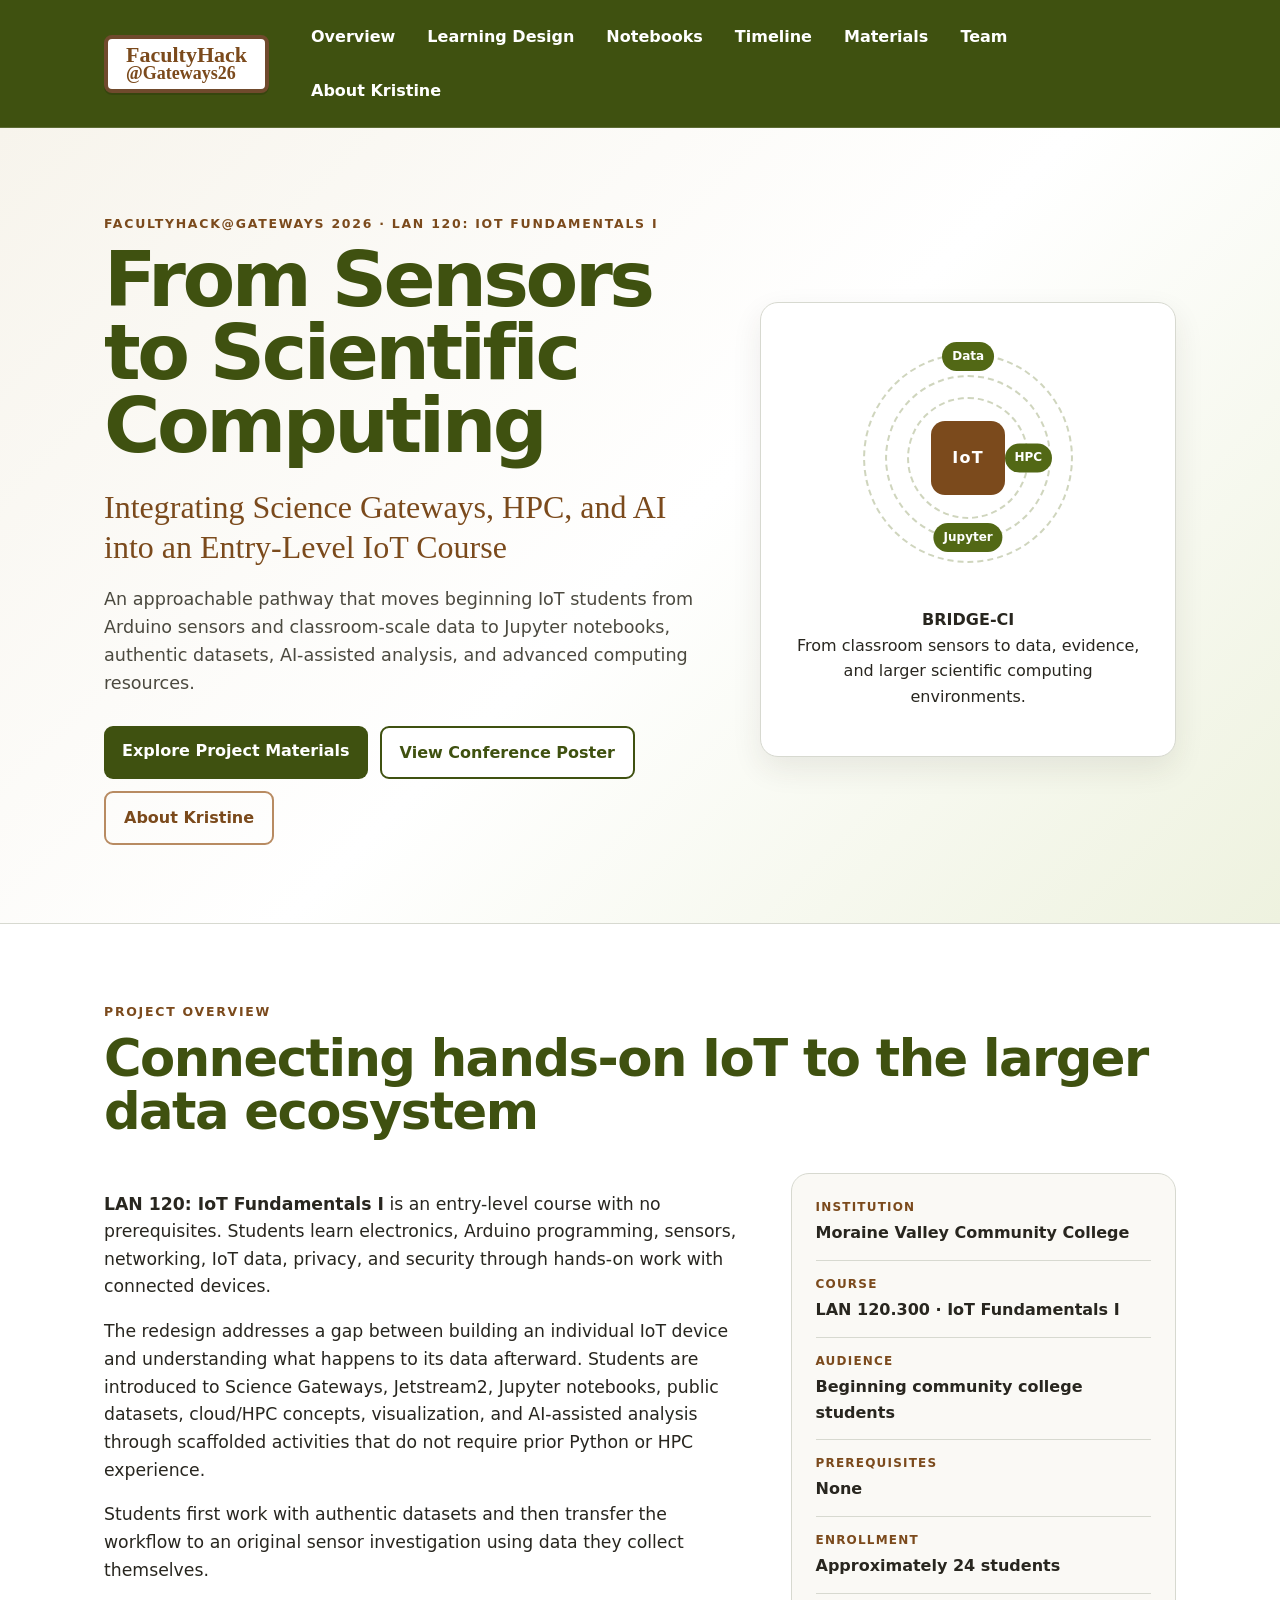
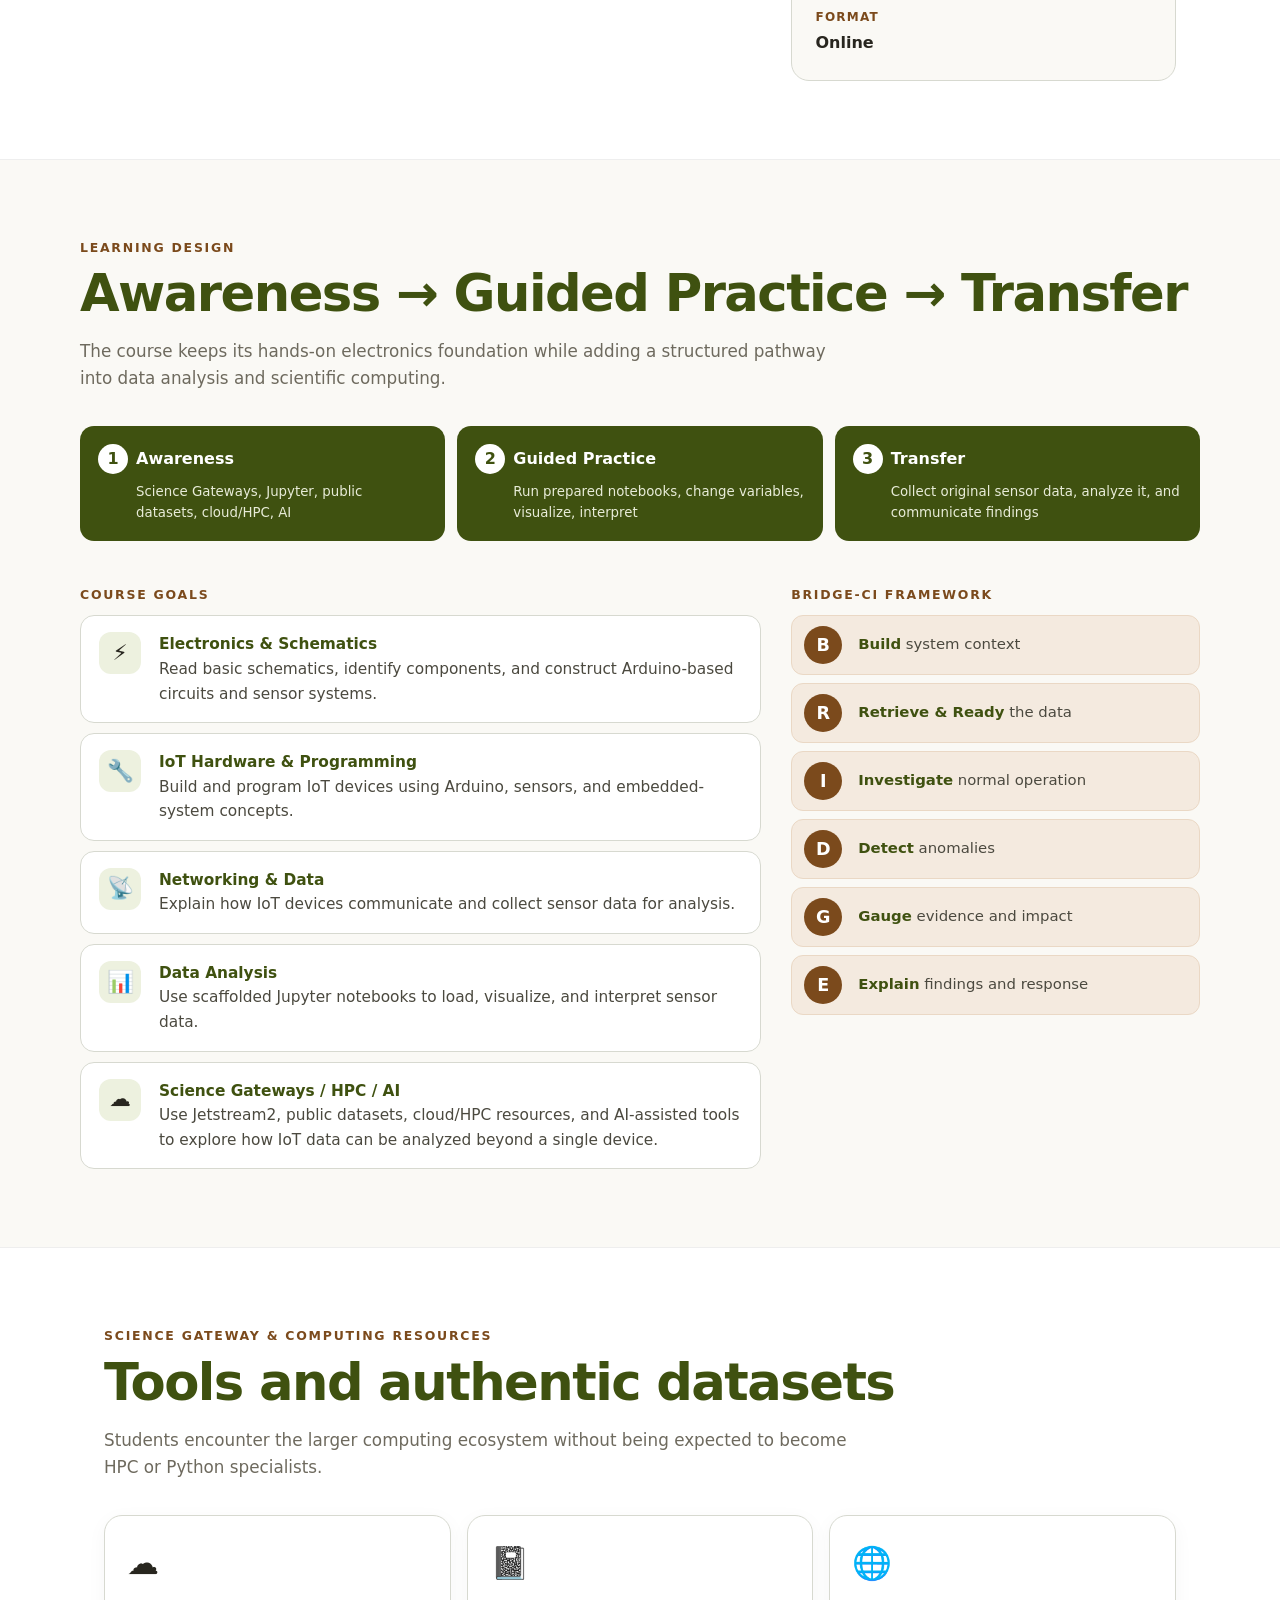
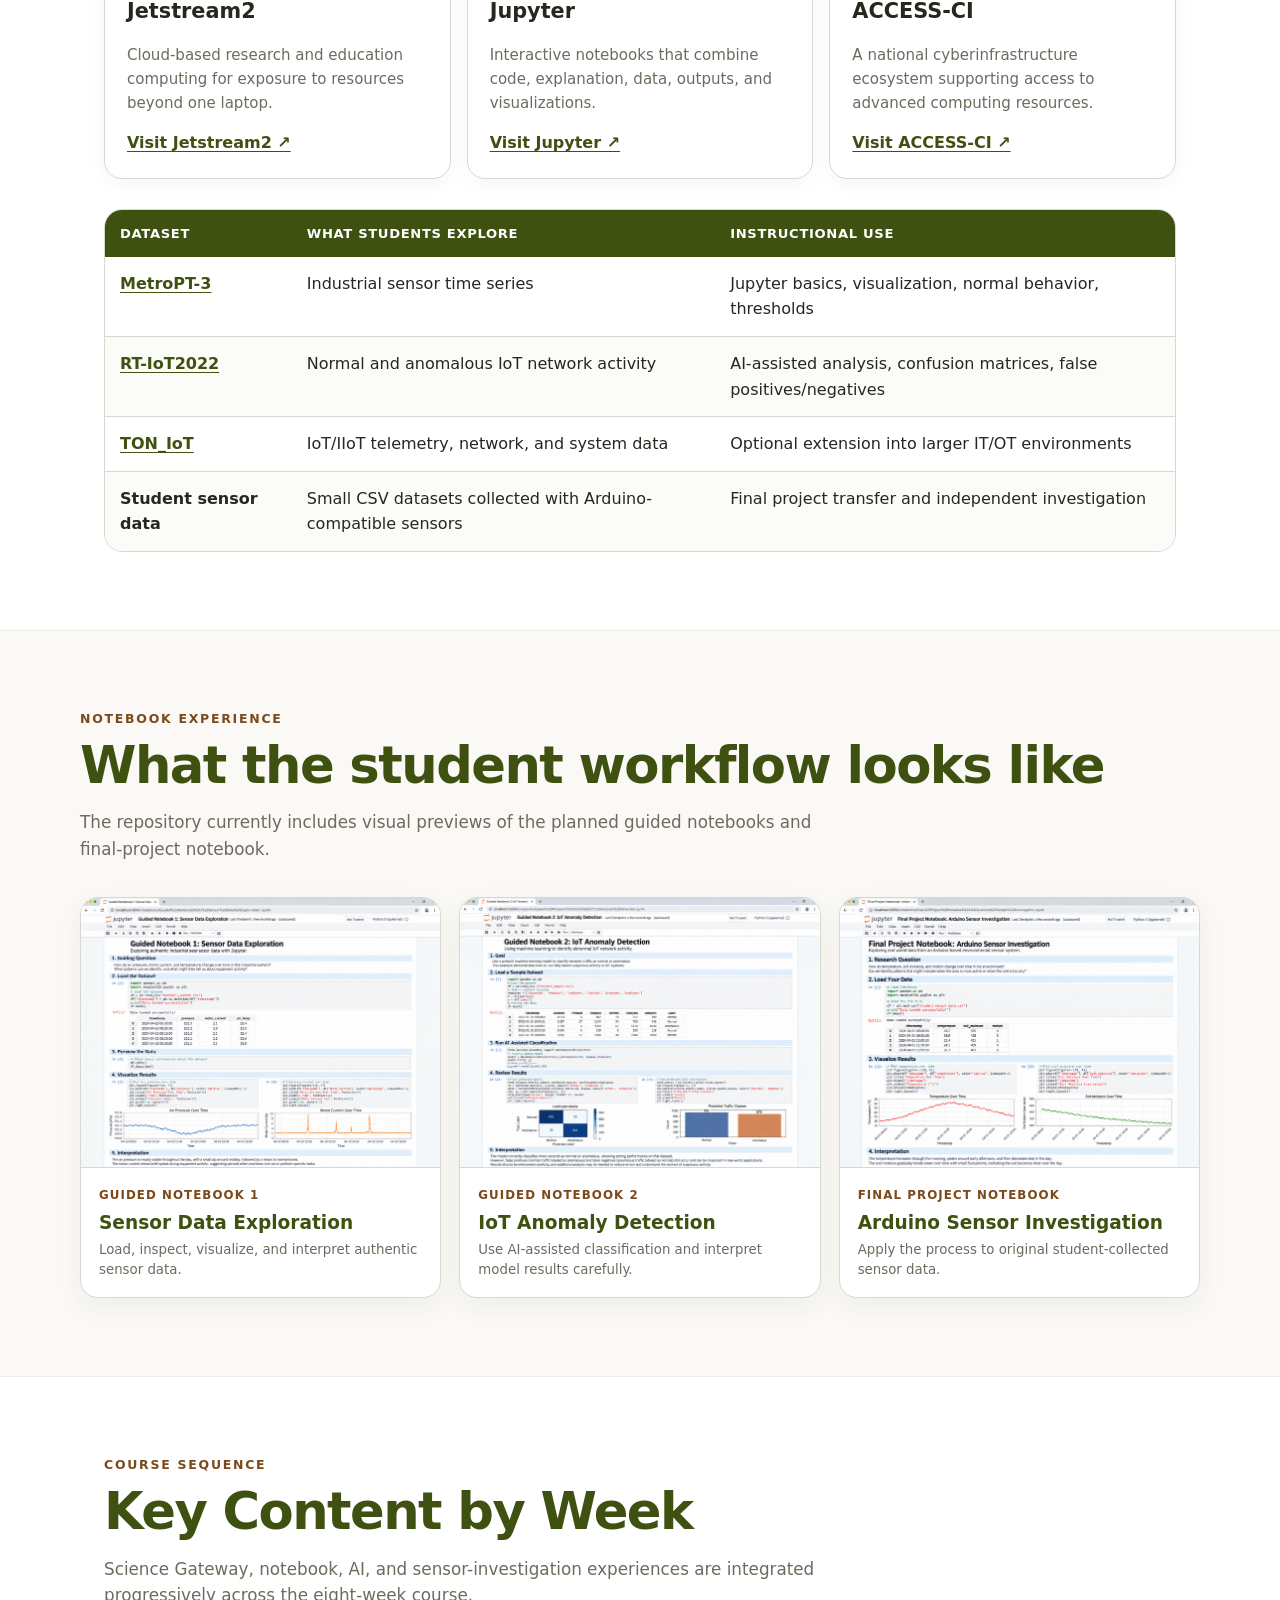
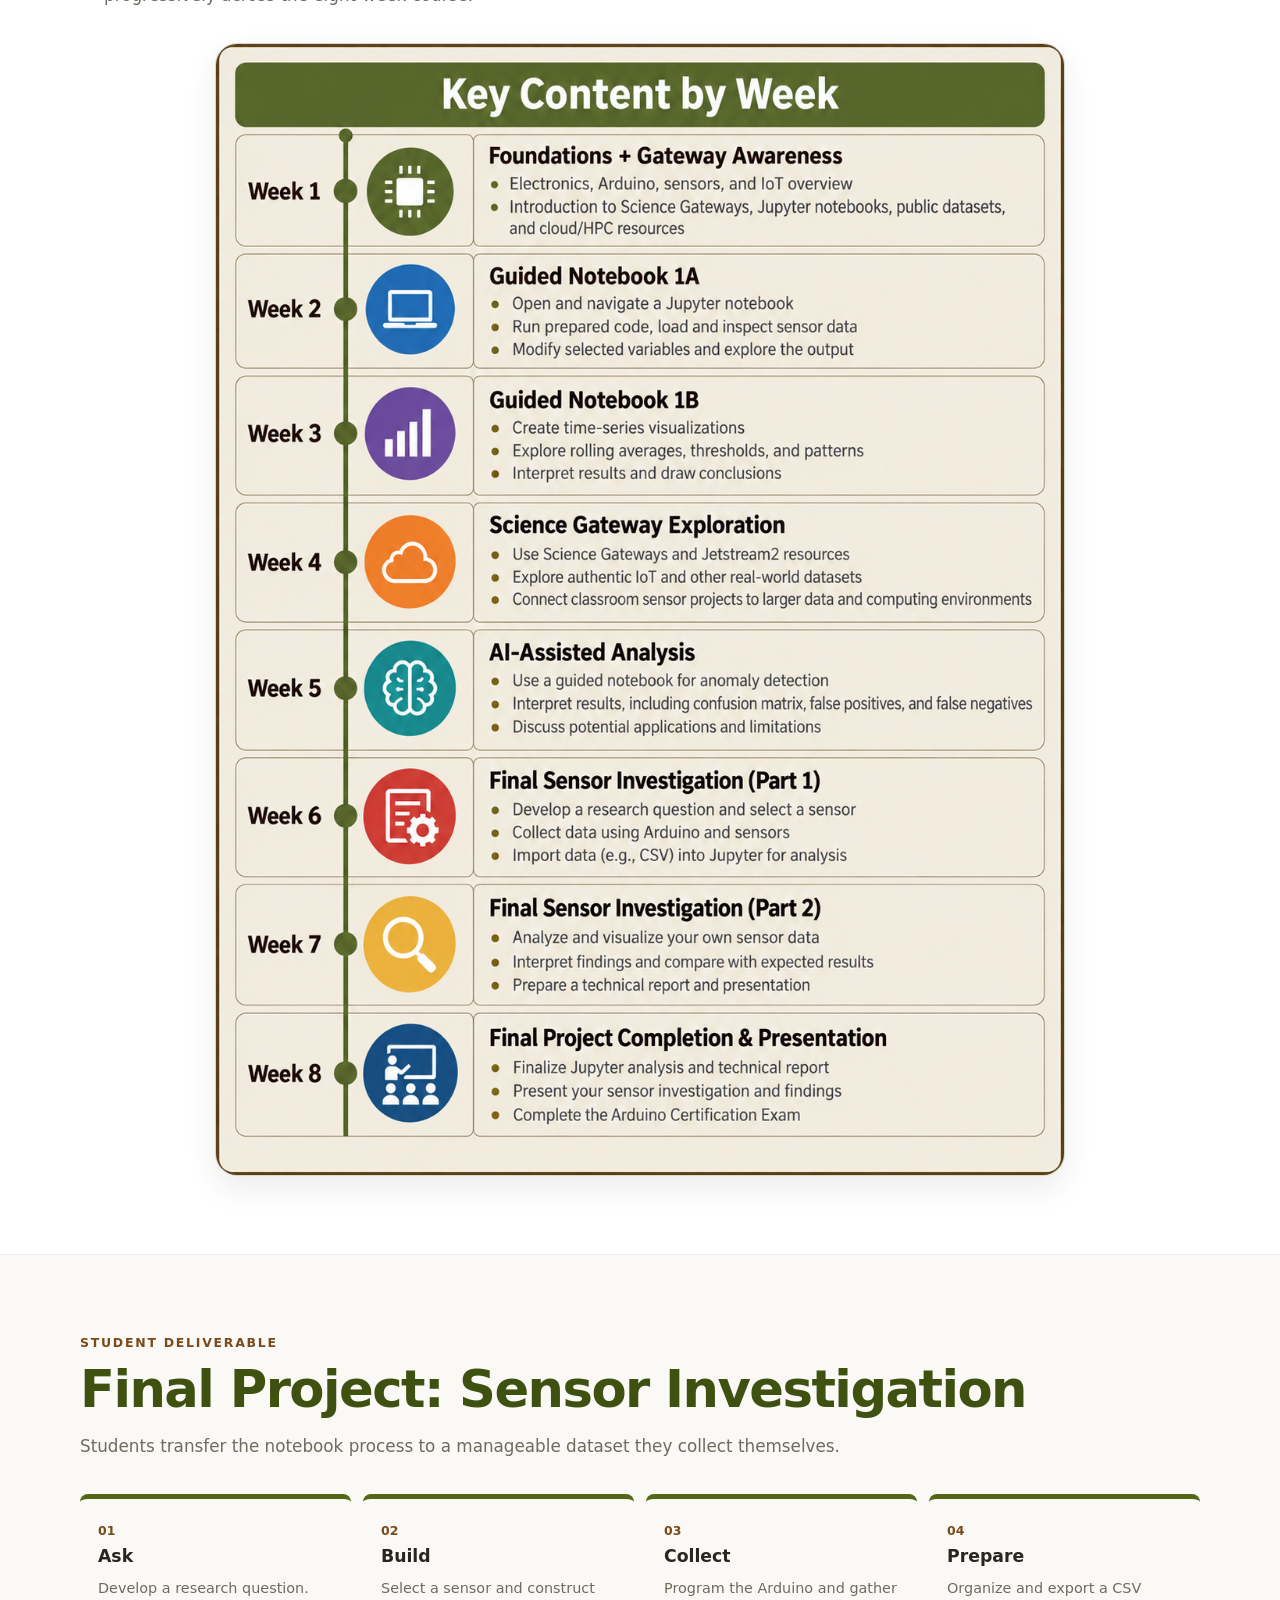
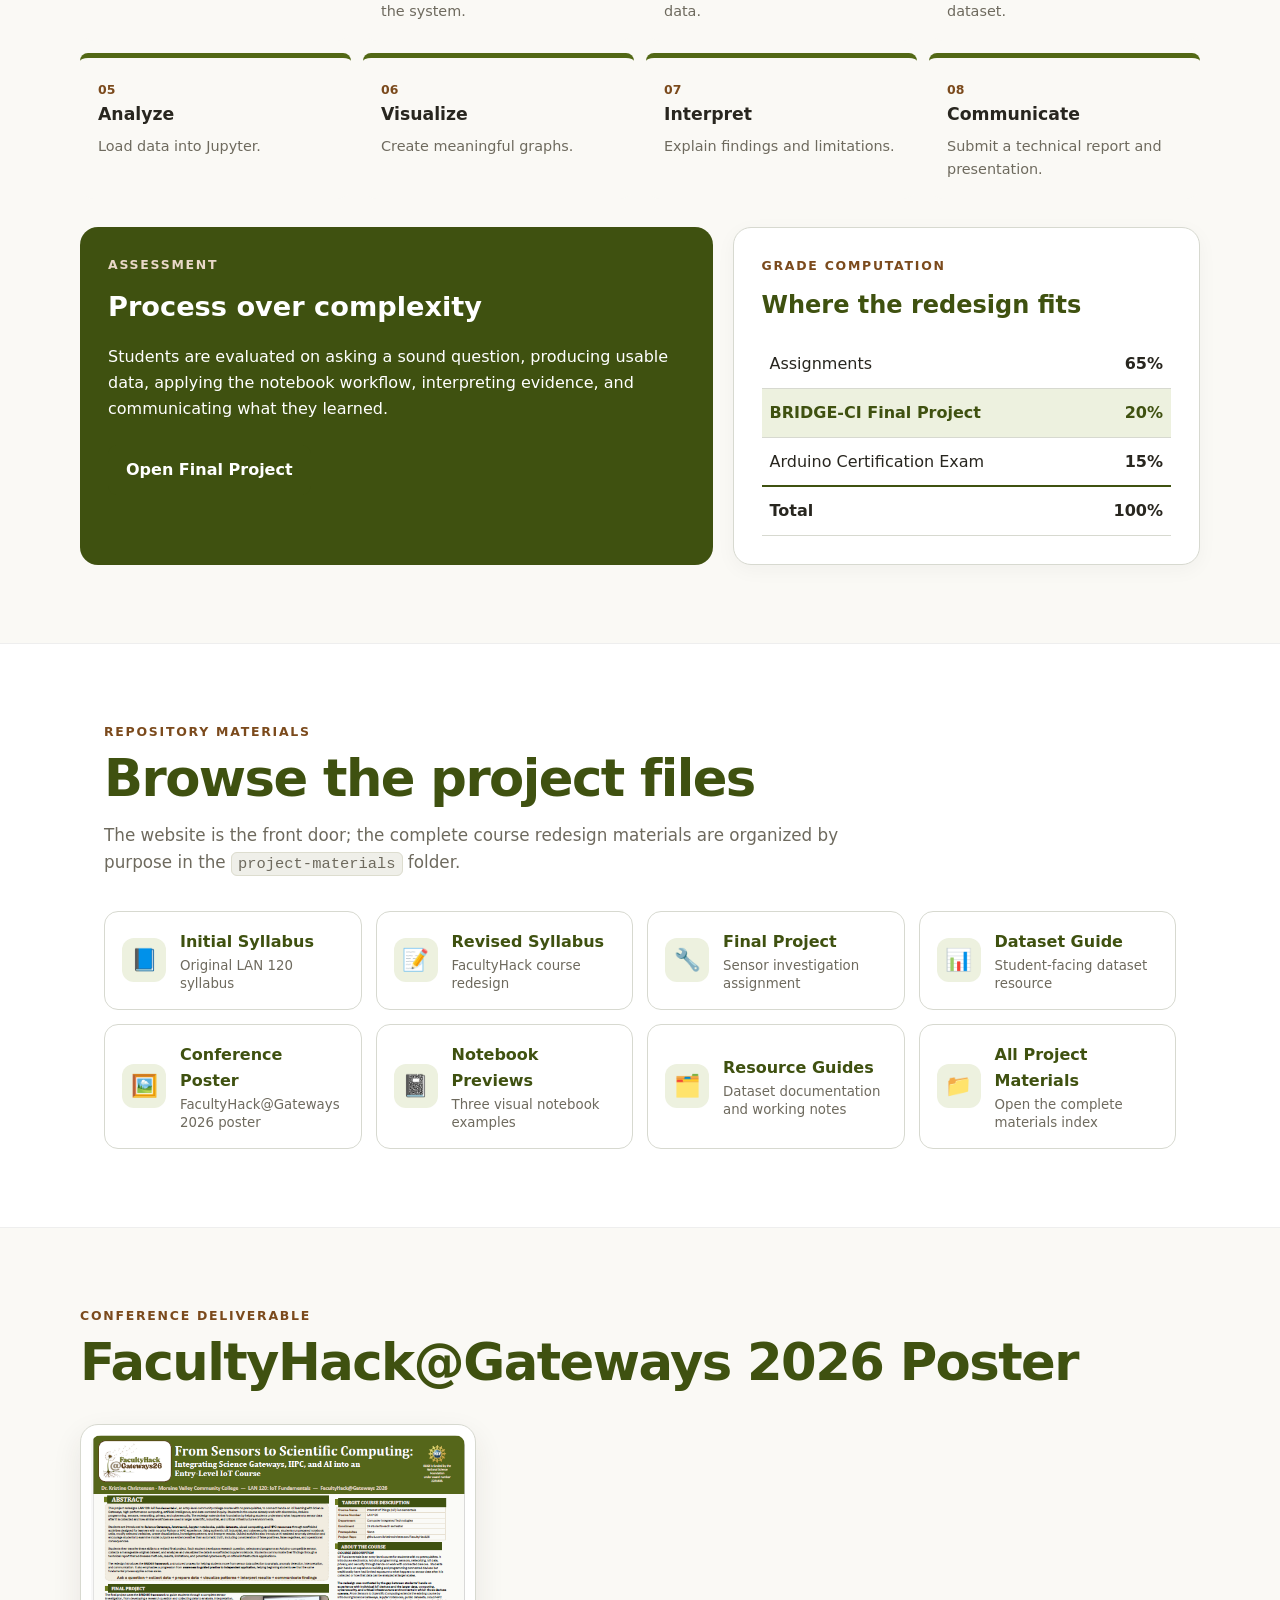
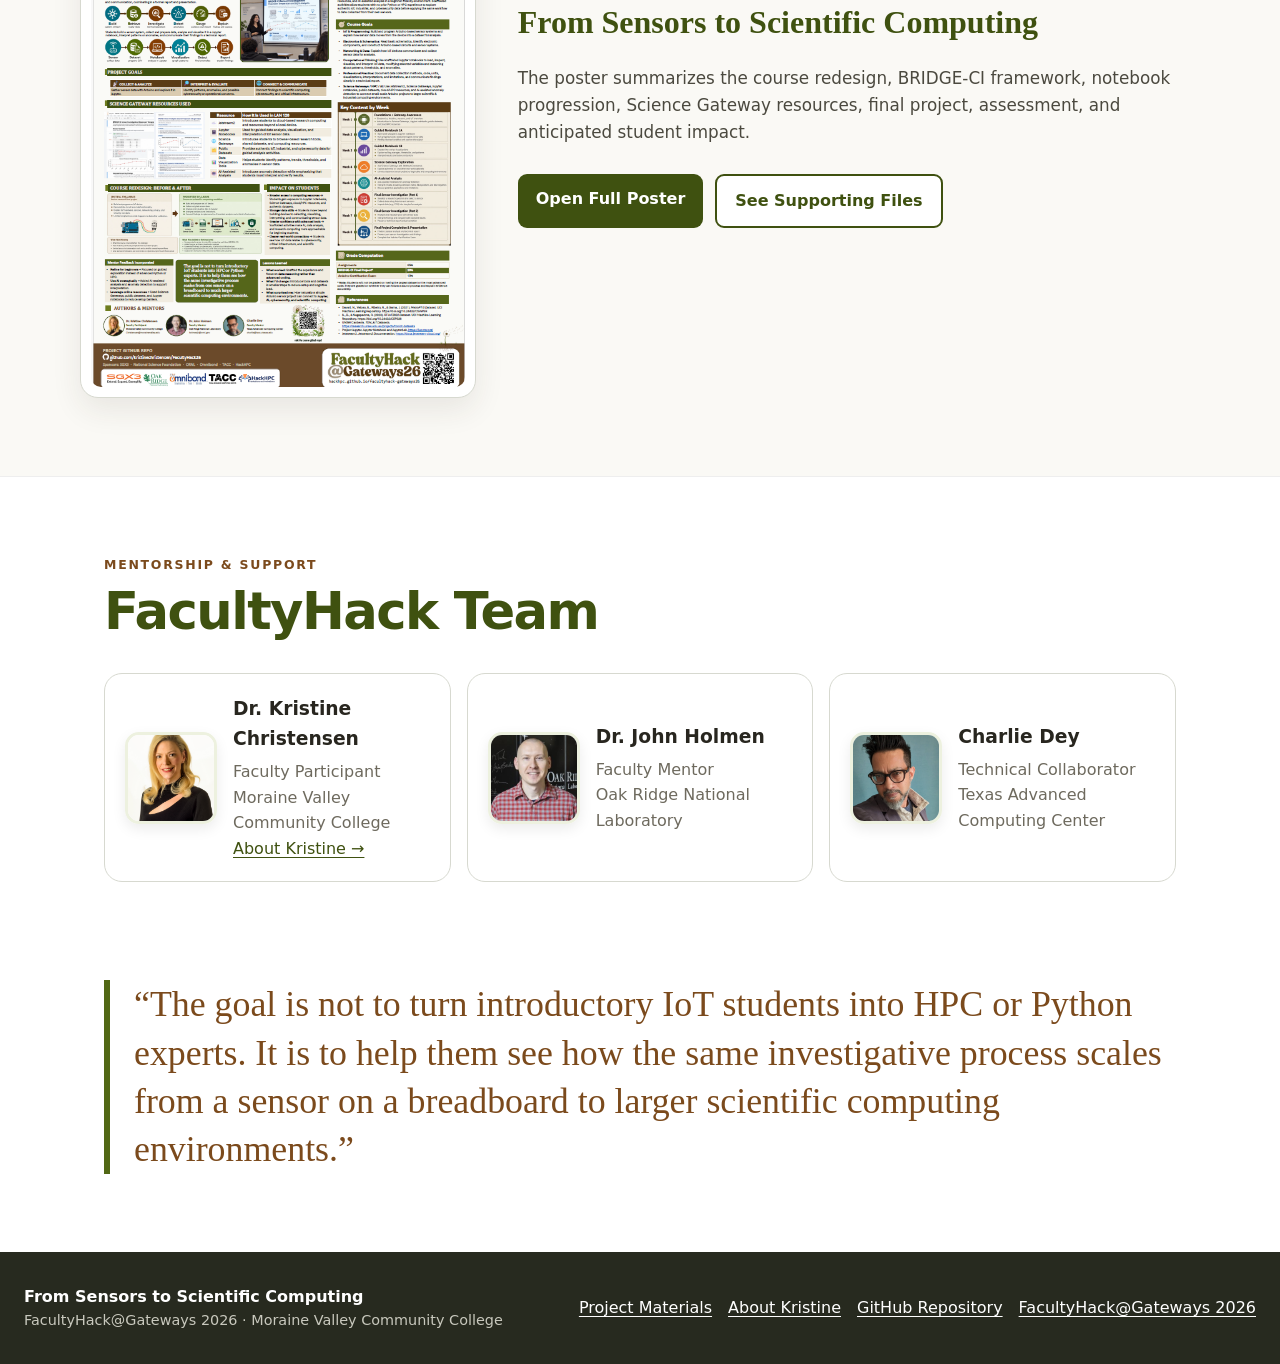
==== index.html @ d5ad67a2 "Add files via upload" ====
<!doctype html>
<html lang="en">
<head>
  <meta charset="utf-8">
  <meta name="viewport" content="width=device-width, initial-scale=1">
  <title>From Sensors to Scientific Computing | FacultyHack@Gateways 2026</title>
  <meta name="description" content="FacultyHack@Gateways 2026 curriculum redesign for LAN 120: IoT Fundamentals I at Moraine Valley Community College.">
  <link rel="stylesheet" href="assets/styles.css">
</head>
<body>
<header class="site-header">
  <div class="nav-wrap">
    <a class="brand" href="#top" aria-label="FacultyHack project home">
      <span class="brand-main">FacultyHack</span>
      <span class="brand-sub">@Gateways26</span>
    </a>
    <nav aria-label="Main navigation">
      <a href="#overview">Overview</a>
      <a href="#learning">Learning Design</a>
      <a href="#notebooks">Notebooks</a>
      <a href="#timeline">Timeline</a>
      <a href="project-materials/">Materials</a>
      <a href="#team">Team</a>
      <a href="about.html">About Kristine</a>
    </nav>
  </div>
</header>

<main id="top">
<section class="hero hero-project">
  <div class="hero-inner">
    <div class="hero-copy">
      <p class="eyebrow">FacultyHack@Gateways 2026 · LAN 120: IoT Fundamentals I</p>
      <h1>From Sensors to Scientific Computing</h1>
      <p class="subtitle">Integrating Science Gateways, HPC, and AI into an Entry-Level IoT Course</p>
      <p class="lead">An approachable pathway that moves beginning IoT students from Arduino sensors and classroom-scale data to Jupyter notebooks, authentic datasets, AI-assisted analysis, and advanced computing resources.</p>
      <div class="hero-actions">
        <a class="button primary" href="project-materials/">Explore Project Materials</a>
        <a class="button secondary" href="project-materials/poster/ChristensenFacultyHack_Gateways26.pdf" target="_blank" rel="noopener">View Conference Poster</a>
        <a class="button ghost" href="about.html">About Kristine</a>
      </div>
    </div>

    <aside class="hero-card" aria-label="Animated IoT to scientific computing pathway">
      <div class="sensor-orbit" aria-hidden="true">
        <div class="sensor-chip">IoT</div>
        <div class="orbit orbit-1"><span>Data</span></div>
        <div class="orbit orbit-2"><span>Jupyter</span></div>
        <div class="orbit orbit-3"><span>HPC</span></div>
      </div>
      <p><strong>BRIDGE-CI</strong><br>From classroom sensors to data, evidence, and larger scientific computing environments.</p>
    </aside>
  </div>
</section>

<section class="section" id="overview">
  <div class="section-heading">
    <p class="section-kicker">Project overview</p>
    <h2>Connecting hands-on IoT to the larger data ecosystem</h2>
  </div>
  <div class="two-col">
    <div class="prose-large">
      <p><strong>LAN 120: IoT Fundamentals I</strong> is an entry-level course with no prerequisites. Students learn electronics, Arduino programming, sensors, networking, IoT data, privacy, and security through hands-on work with connected devices.</p>
      <p>The redesign addresses a gap between building an individual IoT device and understanding what happens to its data afterward. Students are introduced to Science Gateways, Jetstream2, Jupyter notebooks, public datasets, cloud/HPC concepts, visualization, and AI-assisted analysis through scaffolded activities that do not require prior Python or HPC experience.</p>
      <p>Students first work with authentic datasets and then transfer the workflow to an original sensor investigation using data they collect themselves.</p>
    </div>
    <aside class="fact-card">
      <dl>
        <div><dt>Institution</dt><dd>Moraine Valley Community College</dd></div>
        <div><dt>Course</dt><dd>LAN 120.300 · IoT Fundamentals I</dd></div>
        <div><dt>Audience</dt><dd>Beginning community college students</dd></div>
        <div><dt>Prerequisites</dt><dd>None</dd></div>
        <div><dt>Enrollment</dt><dd>Approximately 24 students</dd></div>
        <div><dt>Format</dt><dd>Online</dd></div>
      </dl>
    </aside>
  </div>
</section>

<section class="section alt" id="learning">
  <div class="section-heading">
    <p class="section-kicker">Learning design</p>
    <h2>Awareness → Guided Practice → Transfer</h2>
    <p class="heading-note">The course keeps its hands-on electronics foundation while adding a structured pathway into data analysis and scientific computing.</p>
  </div>

  <div class="journey journey-large">
    <div><span>1</span><strong>Awareness</strong><small>Science Gateways, Jupyter, public datasets, cloud/HPC, AI</small></div>
    <div><span>2</span><strong>Guided Practice</strong><small>Run prepared notebooks, change variables, visualize, interpret</small></div>
    <div><span>3</span><strong>Transfer</strong><small>Collect original sensor data, analyze it, and communicate findings</small></div>
  </div>

  <div class="split-feature">
    <div>
      <p class="section-kicker">Course goals</p>
      <div class="goal-list">
        <div><span>⚡</span><p><strong>Electronics &amp; Schematics</strong><br>Read basic schematics, identify components, and construct Arduino-based circuits and sensor systems.</p></div>
        <div><span>🔧</span><p><strong>IoT Hardware &amp; Programming</strong><br>Build and program IoT devices using Arduino, sensors, and embedded-system concepts.</p></div>
        <div><span>📡</span><p><strong>Networking &amp; Data</strong><br>Explain how IoT devices communicate and collect sensor data for analysis.</p></div>
        <div><span>📊</span><p><strong>Data Analysis</strong><br>Use scaffolded Jupyter notebooks to load, visualize, and interpret sensor data.</p></div>
        <div><span>☁️</span><p><strong>Science Gateways / HPC / AI</strong><br>Use Jetstream2, public datasets, cloud/HPC resources, and AI-assisted tools to explore how IoT data can be analyzed beyond a single device.</p></div>
      </div>
    </div>

    <div>
      <p class="section-kicker">BRIDGE-CI framework</p>
      <div class="bridge-stack">
        <div><b>B</b><span><strong>Build</strong> system context</span></div>
        <div><b>R</b><span><strong>Retrieve &amp; Ready</strong> the data</span></div>
        <div><b>I</b><span><strong>Investigate</strong> normal operation</span></div>
        <div><b>D</b><span><strong>Detect</strong> anomalies</span></div>
        <div><b>G</b><span><strong>Gauge</strong> evidence and impact</span></div>
        <div><b>E</b><span><strong>Explain</strong> findings and response</span></div>
      </div>
    </div>
  </div>
</section>

<section class="section" id="resources">
  <div class="section-heading">
    <p class="section-kicker">Science Gateway &amp; computing resources</p>
    <h2>Tools and authentic datasets</h2>
    <p class="heading-note">Students encounter the larger computing ecosystem without being expected to become HPC or Python specialists.</p>
  </div>

  <div class="resource-strip">
    <article><div class="resource-icon">☁️</div><h3>Jetstream2</h3><p>Cloud-based research and education computing for exposure to resources beyond one laptop.</p><a href="https://jetstream-cloud.org/">Visit Jetstream2 ↗</a></article>
    <article><div class="resource-icon">📓</div><h3>Jupyter</h3><p>Interactive notebooks that combine code, explanation, data, outputs, and visualizations.</p><a href="https://jupyter.org/">Visit Jupyter ↗</a></article>
    <article><div class="resource-icon">🌐</div><h3>ACCESS-CI</h3><p>A national cyberinfrastructure ecosystem supporting access to advanced computing resources.</p><a href="https://access-ci.org/">Visit ACCESS-CI ↗</a></article>
  </div>

  <div class="dataset-table-wrap">
    <table class="site-table">
      <thead><tr><th>Dataset</th><th>What students explore</th><th>Instructional use</th></tr></thead>
      <tbody>
        <tr><td><a href="https://archive.ics.uci.edu/dataset/791/metropt%203%20dataset"><strong>MetroPT-3</strong></a></td><td>Industrial sensor time series</td><td>Jupyter basics, visualization, normal behavior, thresholds</td></tr>
        <tr><td><a href="https://archive.ics.uci.edu/dataset/942/rt-iot2022"><strong>RT-IoT2022</strong></a></td><td>Normal and anomalous IoT network activity</td><td>AI-assisted analysis, confusion matrices, false positives/negatives</td></tr>
        <tr><td><a href="https://research.unsw.edu.au/projects/toniot-datasets"><strong>TON_IoT</strong></a></td><td>IoT/IIoT telemetry, network, and system data</td><td>Optional extension into larger IT/OT environments</td></tr>
        <tr><td><strong>Student sensor data</strong></td><td>Small CSV datasets collected with Arduino-compatible sensors</td><td>Final project transfer and independent investigation</td></tr>
      </tbody>
    </table>
  </div>
</section>

<section class="section alt" id="notebooks">
  <div class="section-heading">
    <p class="section-kicker">Notebook experience</p>
    <h2>What the student workflow looks like</h2>
    <p class="heading-note">The repository currently includes visual previews of the planned guided notebooks and final-project notebook.</p>
  </div>

  <div class="preview-grid">
    <a class="preview-card" href="project-materials/notebook-previews/01_sensor_data_exploration_preview.png" target="_blank" rel="noopener">
      <img src="project-materials/notebook-previews/01_sensor_data_exploration_preview.png" alt="Preview of Guided Notebook 1 for sensor data exploration">
      <div><span>Guided Notebook 1</span><strong>Sensor Data Exploration</strong><small>Load, inspect, visualize, and interpret authentic sensor data.</small></div>
    </a>
    <a class="preview-card" href="project-materials/notebook-previews/02_iot_anomaly_detection_preview.png" target="_blank" rel="noopener">
      <img src="project-materials/notebook-previews/02_iot_anomaly_detection_preview.png" alt="Preview of Guided Notebook 2 for IoT anomaly detection">
      <div><span>Guided Notebook 2</span><strong>IoT Anomaly Detection</strong><small>Use AI-assisted classification and interpret model results carefully.</small></div>
    </a>
    <a class="preview-card" href="project-materials/notebook-previews/03_arduino_sensor_investigation_preview.png" target="_blank" rel="noopener">
      <img src="project-materials/notebook-previews/03_arduino_sensor_investigation_preview.png" alt="Preview of final project Arduino sensor investigation notebook">
      <div><span>Final Project Notebook</span><strong>Arduino Sensor Investigation</strong><small>Apply the process to original student-collected sensor data.</small></div>
    </a>
  </div>
</section>

<section class="section" id="timeline">
  <div class="section-heading">
    <p class="section-kicker">Course sequence</p>
    <h2>Key Content by Week</h2>
    <p class="heading-note">Science Gateway, notebook, AI, and sensor-investigation experiences are integrated progressively across the eight-week course.</p>
  </div>
  <a class="timeline-frame" href="assets/images/key-content-by-week-timeline.png" target="_blank" rel="noopener">
    <img src="assets/images/key-content-by-week-timeline.png" alt="Eight-week timeline for LAN 120 showing gateway awareness, Jupyter notebooks, AI-assisted analysis, and final sensor investigation">
  </a>
</section>

<section class="section alt" id="project">
  <div class="section-heading">
    <p class="section-kicker">Student deliverable</p>
    <h2>Final Project: Sensor Investigation</h2>
    <p class="heading-note">Students transfer the notebook process to a manageable dataset they collect themselves.</p>
  </div>

  <div class="workflow workflow-compact">
    <div><span>01</span><strong>Ask</strong><p>Develop a research question.</p></div>
    <div><span>02</span><strong>Build</strong><p>Select a sensor and construct the system.</p></div>
    <div><span>03</span><strong>Collect</strong><p>Program the Arduino and gather data.</p></div>
    <div><span>04</span><strong>Prepare</strong><p>Organize and export a CSV dataset.</p></div>
    <div><span>05</span><strong>Analyze</strong><p>Load data into Jupyter.</p></div>
    <div><span>06</span><strong>Visualize</strong><p>Create meaningful graphs.</p></div>
    <div><span>07</span><strong>Interpret</strong><p>Explain findings and limitations.</p></div>
    <div><span>08</span><strong>Communicate</strong><p>Submit a technical report and presentation.</p></div>
  </div>

  <div class="project-bottom-grid">
    <div class="assessment-box assessment-light">
      <div>
        <p class="section-kicker">Assessment</p>
        <h3>Process over complexity</h3>
        <p>Students are evaluated on asking a sound question, producing usable data, applying the notebook workflow, interpreting evidence, and communicating what they learned.</p>
        <a class="button primary" href="project-materials/final-project/LAN_120_Final_Project.pdf" target="_blank" rel="noopener">Open Final Project</a>
      </div>
    </div>

    <div class="grade-card">
      <p class="section-kicker">Grade computation</p>
      <h3>Where the redesign fits</h3>
      <table class="grade-table">
        <tr><td>Assignments</td><td>65%</td></tr>
        <tr class="emphasis"><td>BRIDGE-CI Final Project</td><td>20%</td></tr>
        <tr><td>Arduino Certification Exam</td><td>15%</td></tr>
        <tr class="total"><td>Total</td><td>100%</td></tr>
      </table>
    </div>
  </div>
</section>

<section class="section" id="materials">
  <div class="section-heading">
    <p class="section-kicker">Repository materials</p>
    <h2>Browse the project files</h2>
    <p class="heading-note">The website is the front door; the complete course redesign materials are organized by purpose in the <code>project-materials</code> folder.</p>
  </div>

  <div class="materials-grid-rich">
    <a href="project-materials/syllabus/LAN_120_Initial_Syllabus.pdf" target="_blank" rel="noopener"><span>📘</span><div><strong>Initial Syllabus</strong><small>Original LAN 120 syllabus</small></div></a>
    <a href="project-materials/syllabus/LAN_120_Revised_Syllabus.pdf" target="_blank" rel="noopener"><span>📝</span><div><strong>Revised Syllabus</strong><small>FacultyHack course redesign</small></div></a>
    <a href="project-materials/final-project/LAN_120_Final_Project.pdf" target="_blank" rel="noopener"><span>🔧</span><div><strong>Final Project</strong><small>Sensor investigation assignment</small></div></a>
    <a href="project-materials/datasets/student_dataset_guide.md"><span>📊</span><div><strong>Dataset Guide</strong><small>Student-facing dataset resource</small></div></a>
    <a href="project-materials/poster/ChristensenFacultyHack_Gateways26.pdf" target="_blank" rel="noopener"><span>🖼️</span><div><strong>Conference Poster</strong><small>FacultyHack@Gateways 2026 poster</small></div></a>
    <a href="project-materials/notebook-previews/01_sensor_data_exploration_preview.png" target="_blank" rel="noopener"><span>📓</span><div><strong>Notebook Previews</strong><small>Three visual notebook examples</small></div></a>
    <a href="project-materials/resources/DATASET_GUIDE.md"><span>🗂️</span><div><strong>Resource Guides</strong><small>Dataset documentation and working notes</small></div></a>
    <a href="project-materials/"><span>📁</span><div><strong>All Project Materials</strong><small>Open the complete materials index</small></div></a>
  </div>
</section>

<section class="section alt poster-section">
  <div class="section-heading">
    <p class="section-kicker">Conference deliverable</p>
    <h2>FacultyHack@Gateways 2026 Poster</h2>
  </div>
  <div class="poster-showcase">
    <a class="poster-preview" href="project-materials/poster/ChristensenFacultyHack_Gateways26.pdf" target="_blank" rel="noopener">
      <img src="project-materials/poster/final_poster_preview.png" alt="Preview of the From Sensors to Scientific Computing conference poster">
    </a>
    <div class="poster-copy">
      <h3>From Sensors to Scientific Computing</h3>
      <p>The poster summarizes the course redesign, BRIDGE-CI framework, notebook progression, Science Gateway resources, final project, assessment, and anticipated student impact.</p>
      <div class="hero-actions">
        <a class="button primary" href="project-materials/poster/ChristensenFacultyHack_Gateways26.pdf" target="_blank" rel="noopener">Open Full Poster</a>
        <a class="button secondary" href="project-materials/">See Supporting Files</a>
      </div>
    </div>
  </div>
</section>

<section class="section mentor-section" id="team">
  <div class="section-heading">
    <p class="section-kicker">Mentorship &amp; support</p>
    <h2>FacultyHack Team</h2>
  </div>
  <div class="people-grid">
    <article class="person-card photo-card">
      <img class="person-photo" src="assets/images/kristine-christensen.jpg" alt="Dr. Kristine Christensen">
      <div><h3>Dr. Kristine Christensen</h3><p>Faculty Participant<br>Moraine Valley Community College</p><a href="about.html">About Kristine →</a></div>
    </article>
    <article class="person-card photo-card">
      <img class="person-photo" src="assets/images/john-holmen.jpg" alt="Dr. John Holmen">
      <div><h3>Dr. John Holmen</h3><p>Faculty Mentor<br>Oak Ridge National Laboratory</p></div>
    </article>
    <article class="person-card photo-card">
      <img class="person-photo" src="assets/images/charlie-dey.jpg" alt="Charlie Dey">
      <div><h3>Charlie Dey</h3><p>Technical Collaborator<br>Texas Advanced Computing Center</p></div>
    </article>
  </div>
</section>

<section class="section callout final-callout">
  <blockquote>“The goal is not to turn introductory IoT students into HPC or Python experts. It is to help them see how the same investigative process scales from a sensor on a breadboard to larger scientific computing environments.”</blockquote>
</section>
</main>

<footer>
  <div>
    <strong>From Sensors to Scientific Computing</strong>
    <span>FacultyHack@Gateways 2026 · Moraine Valley Community College</span>
  </div>
  <div class="footer-links">
    <a href="project-materials/">Project Materials</a>
    <a href="about.html">About Kristine</a>
    <a href="https://github.com/kristinechristensen/FacultyHack26">GitHub Repository</a>
    <a href="https://hackhpc.github.io/facultyhack-gateways26">FacultyHack@Gateways 2026</a>
  </div>
</footer>
</body>
</html>
---- assets/styles.css ----
:root{
  --olive:#526815;
  --olive-dark:#3f5110;
  --olive-soft:#edf1df;
  --brown:#7b4a1c;
  --brown-soft:#f4eadf;
  --ink:#28261f;
  --muted:#6e6a5e;
  --paper:#fff;
  --wash:#faf9f5;
  --line:#d7d9d0;
  --shadow:0 12px 30px rgba(51,49,35,.09);
  --radius:18px;
}
*{box-sizing:border-box}
html{scroll-behavior:smooth}
body{margin:0;font-family:Inter, ui-sans-serif, system-ui,-apple-system,BlinkMacSystemFont,"Segoe UI",sans-serif;color:var(--ink);background:var(--paper);line-height:1.6}
a{color:var(--olive-dark);text-decoration-thickness:1px;text-underline-offset:3px}
.site-header{position:sticky;top:0;z-index:50;background:var(--olive-dark);border-bottom:1px solid rgba(255,255,255,.15)}
.nav-wrap{max-width:1120px;margin:auto;display:flex;align-items:center;justify-content:space-between;gap:30px;padding:14px 24px}
.brand{display:inline-flex;flex-direction:column;background:white;color:var(--brown);border:4px solid #704a2d;border-radius:8px;padding:6px 18px;line-height:.95;text-decoration:none;box-shadow:0 2px 0 rgba(0,0,0,.15)}
.brand-main{font-family:Georgia,serif;font-size:22px;font-weight:800}
.brand-sub{font-family:Georgia,serif;font-size:18px;font-weight:800}
nav{display:flex;gap:8px;flex-wrap:wrap}
nav a{color:white;text-decoration:none;font-weight:700;padding:10px 12px;border-radius:7px}
nav a:hover{background:rgba(255,255,255,.12)}
.hero{background:linear-gradient(135deg,#f7f4ec 0%,#fff 52%,#eef2df 100%);border-bottom:1px solid var(--line)}
.hero-inner{max-width:1120px;margin:auto;padding:86px 24px 78px;display:grid;grid-template-columns:1.4fr .8fr;gap:56px;align-items:center}
.eyebrow,.section-kicker{text-transform:uppercase;letter-spacing:.14em;font-weight:800;color:var(--brown);font-size:.78rem;margin:0 0 10px}
h1{font-size:clamp(3rem,6vw,5.7rem);line-height:.95;letter-spacing:-.045em;margin:0;color:var(--olive-dark);max-width:850px}
.subtitle{font-family:Georgia,serif;font-size:clamp(1.35rem,2.5vw,2rem);line-height:1.25;color:var(--brown);margin:24px 0 18px}
.lead{font-size:1.1rem;max-width:760px;color:#4b493f}
.hero-actions{display:flex;gap:12px;flex-wrap:wrap;margin-top:28px}
.button{display:inline-block;padding:12px 18px;border-radius:9px;font-weight:800;text-decoration:none}
.button.primary{background:var(--olive-dark);color:white}
.button.secondary{border:2px solid var(--olive-dark);color:var(--olive-dark);background:white}
.hero-card{background:white;border:1px solid var(--line);border-radius:var(--radius);padding:30px;box-shadow:var(--shadow);text-align:center}
.sensor-orbit{width:250px;height:250px;margin:0 auto 24px;position:relative}
.sensor-chip{position:absolute;inset:88px;background:var(--brown);color:white;display:grid;place-items:center;border-radius:14px;font-weight:900;letter-spacing:.08em;z-index:3}
.orbit{position:absolute;border:2px dashed rgba(82,104,21,.28);border-radius:50%;inset:20px;animation:spin 20s linear infinite}
.orbit span{position:absolute;top:-13px;left:50%;transform:translateX(-50%);background:var(--olive);color:white;padding:5px 10px;border-radius:999px;font-size:.75rem;font-weight:800}
.orbit-2{inset:42px;animation-direction:reverse;animation-duration:16s}
.orbit-2 span{top:auto;bottom:-13px}
.orbit-3{inset:64px;animation-duration:12s}
.orbit-3 span{top:50%;left:auto;right:-25px;transform:translateY(-50%)}
@keyframes spin{to{transform:rotate(360deg)}} 
.section{max-width:1120px;margin:auto;padding:78px 24px}
.section.alt{max-width:none;background:var(--wash);border-top:1px solid #eee;border-bottom:1px solid #eee}
.section.alt>*{max-width:1120px;margin-left:auto;margin-right:auto}
.section-heading{margin-bottom:34px}
.section-heading h2{font-size:clamp(2.1rem,4vw,3.5rem);line-height:1.05;margin:0;color:var(--olive-dark);letter-spacing:-.03em}
.heading-note{max-width:760px;color:var(--muted);font-size:1.05rem}
.two-col{display:grid;grid-template-columns:1.25fr .75fr;gap:44px;align-items:start}
.two-col p{font-size:1.08rem}
.fact-card{border:1px solid var(--line);border-radius:var(--radius);background:var(--wash);padding:10px 24px}
.fact-card dl{margin:0}
.fact-card dl div{padding:14px 0;border-bottom:1px solid var(--line)}
.fact-card dl div:last-child{border-bottom:0}
dt{font-size:.75rem;text-transform:uppercase;letter-spacing:.1em;font-weight:800;color:var(--brown)}
dd{margin:3px 0 0;font-weight:700}
.compare-grid{display:grid!important;grid-template-columns:1fr 70px 1.1fr;gap:18px;align-items:stretch}
.compare-card{background:white;border:1px solid var(--line);border-radius:var(--radius);padding:28px;box-shadow:0 4px 18px rgba(0,0,0,.04)}
.compare-card.featured{border:2px solid var(--olive)}
.compare-card h3{font-size:1.35rem;margin:10px 0}
.compare-card li{margin:7px 0}
.arrow-card{display:grid;place-items:center;font-size:3rem;color:var(--brown);font-weight:800}
.tag{display:inline-block;background:var(--olive);color:white;font-weight:800;border-radius:999px;padding:4px 10px;font-size:.76rem;text-transform:uppercase;letter-spacing:.08em}
.tag.muted{background:#76756c}
.journey{display:grid!important;grid-template-columns:repeat(3,1fr);gap:12px;margin-top:28px!important}
.journey div{background:var(--olive-dark);color:white;border-radius:14px;padding:18px}
.journey span{display:inline-grid;place-items:center;width:30px;height:30px;background:#fff;color:var(--olive-dark);border-radius:50%;font-weight:900;margin-right:8px}
.journey strong{display:inline}
.journey small{display:block;margin:7px 0 0 38px;color:#e8ecd8}
.bridge-grid{display:grid;grid-template-columns:repeat(3,1fr);gap:14px}
.bridge-grid div{border:1px solid var(--line);border-radius:16px;padding:20px;background:white}
.bridge-grid b{display:inline-grid;place-items:center;width:42px;height:42px;background:var(--olive-dark);color:white;border-radius:10px;font-size:1.4rem;margin-right:10px}
.bridge-grid strong{font-size:1.05rem}
.bridge-grid span{display:block;margin:9px 0 0 54px;color:var(--muted)}
.ci-callout{margin-top:24px;background:var(--brown-soft);border-left:5px solid var(--brown);padding:18px 20px;border-radius:0 12px 12px 0}
.card-grid{display:grid!important;gap:18px}
.card-grid.three{grid-template-columns:repeat(3,1fr)}
.resource-card{background:white;border:1px solid var(--line);border-radius:var(--radius);padding:24px;box-shadow:0 5px 20px rgba(0,0,0,.04)}
.resource-card h3{font-size:1.35rem;margin:8px 0}
.resource-card .use{color:var(--muted)}
.resource-icon{font-size:2rem}
.student-data{display:flex!important;gap:18px;align-items:center;background:var(--olive-soft);border-radius:var(--radius);padding:24px;margin-top:18px!important}
.student-data h3{margin:0}
.student-data p{margin:4px 0 0}
.workflow{display:grid;grid-template-columns:repeat(4,1fr);gap:12px}
.workflow div{border-top:5px solid var(--olive);background:var(--wash);padding:18px;border-radius:8px 8px 14px 14px}
.workflow span{font-size:.78rem;font-weight:900;color:var(--brown)}
.workflow strong{display:block;font-size:1.08rem}
.workflow p{font-size:.9rem;margin:6px 0 0;color:var(--muted)}
.assessment-box{display:grid;grid-template-columns:1fr 1fr;gap:34px;margin-top:34px;background:var(--olive-dark);color:white;border-radius:var(--radius);padding:32px}
.assessment-box .section-kicker{color:#e8d8c8}
.assessment-box h3{font-size:1.7rem;margin:8px 0}
.rubric-mini{display:grid;gap:5px}
.rubric-mini span{display:flex;justify-content:space-between;gap:14px;background:rgba(255,255,255,.1);padding:7px 10px;border-radius:6px}
.deliverables{display:grid!important;gap:12px}
.deliverable{display:grid;grid-template-columns:auto 1fr auto;gap:18px;align-items:center;background:white;border:1px solid var(--line);border-radius:14px;padding:18px 20px;text-decoration:none;color:var(--ink)}
.deliverable:hover{border-color:var(--olive);transform:translateY(-1px)}
.deliverable .num{display:grid;place-items:center;width:36px;height:36px;border-radius:50%;background:var(--brown);color:white;font-weight:900}
.deliverable strong{display:block}
.deliverable small{color:var(--muted)}
.small-note{color:var(--muted);font-size:.86rem;margin-top:15px!important}
.people-grid{display:grid;grid-template-columns:repeat(3,1fr);gap:16px}
.person-card{display:flex;gap:16px;align-items:center;border:1px solid var(--line);border-radius:var(--radius);padding:20px}
.person-card h3{margin:0 0 5px}
.person-card p{margin:0;color:var(--muted)}
.avatar{width:62px;height:62px;border-radius:50%;display:grid;place-items:center;flex:0 0 auto}
.initials{background:var(--olive-soft);color:var(--olive-dark);font-weight:900}
.callout{padding-top:20px}
blockquote{font-family:Georgia,serif;font-size:clamp(1.45rem,2.8vw,2.25rem);line-height:1.35;color:var(--brown);border-left:6px solid var(--olive);padding-left:24px;margin:0}
footer{background:#272a1f;color:white;padding:32px 24px;display:flex;align-items:center;justify-content:space-between;gap:20px}
footer>div:first-child{display:flex;flex-direction:column}
footer span{color:#c8c8bd;font-size:.9rem}
.footer-links{display:flex;gap:16px;flex-wrap:wrap}
.footer-links a{color:white}
@media(max-width:900px){
  .hero-inner,.two-col,.assessment-box{grid-template-columns:1fr}
  .card-grid.three,.people-grid{grid-template-columns:1fr 1fr}
  .workflow{grid-template-columns:repeat(2,1fr)}
  .compare-grid{grid-template-columns:1fr}
  .arrow-card{transform:rotate(90deg)}
  .bridge-grid{grid-template-columns:repeat(2,1fr)}
  nav{display:none}
}
@media(max-width:620px){
  .hero-inner{padding-top:54px}
  .card-grid.three,.people-grid,.journey,.bridge-grid,.workflow{grid-template-columns:1fr}
  footer{flex-direction:column;align-items:flex-start}
}

.person-card.photo-card{align-items:center}
.person-photo{
  width:92px;height:92px;object-fit:cover;border-radius:14px;
  border:3px solid var(--olive-soft);box-shadow:0 5px 14px rgba(0,0,0,.08);flex:0 0 auto
}
.materials-teaser{
  display:grid!important;grid-template-columns:repeat(4,1fr);gap:14px;margin-bottom:24px!important
}
.materials-teaser div{
  background:white;border:1px solid var(--line);border-radius:14px;padding:20px
}
.materials-teaser strong{display:block;font-size:1.05rem;color:var(--olive-dark)}
.materials-teaser span{display:block;color:var(--muted);font-size:.92rem;margin-top:6px}
@media(max-width:900px){.materials-teaser{grid-template-columns:repeat(2,1fr)}}
@media(max-width:620px){.materials-teaser{grid-template-columns:1fr}.person-photo{width:78px;height:78px}}

.compact-hero .hero-inner.single{grid-template-columns:1fr;padding-top:58px;padding-bottom:50px}
.compact-hero h1{font-size:clamp(2.8rem,5vw,4.6rem)}
.material-groups{display:grid;grid-template-columns:repeat(2,1fr);gap:18px}
.material-group{background:var(--wash);border:1px solid var(--line);border-radius:var(--radius);padding:24px}
.material-group h3{margin-top:0;color:var(--olive-dark);font-size:1.3rem}
.material-group a{display:block;padding:9px 0;border-bottom:1px solid var(--line);font-weight:700}
.material-group a:last-child{border-bottom:0}
@media(max-width:700px){.material-groups{grid-template-columns:1fr}}


/* About page */
.nav-current{background:rgba(255,255,255,.13)}
.about-hero{background:linear-gradient(135deg,#f7f4ec 0%,#ffffff 58%,#edf1df 100%);border-bottom:1px solid var(--line)}
.about-hero-inner{max-width:1120px;margin:auto;padding:76px 24px 72px;display:grid;grid-template-columns:330px 1fr;gap:54px;align-items:center}
.about-photo-wrap{position:relative}
.about-photo-wrap:before{content:"";position:absolute;inset:-14px 18px 18px -14px;border-radius:28px;background:var(--olive-soft);z-index:0}
.about-photo{position:relative;z-index:1;width:100%;aspect-ratio:4/5;object-fit:cover;border-radius:24px;border:5px solid white;box-shadow:var(--shadow)}
.about-intro h1{font-size:clamp(3rem,5vw,5rem);max-width:760px}
.about-role{font-family:Georgia,serif;color:var(--brown);font-size:1.35rem;line-height:1.35;margin:22px 0 14px}
.about-lead{font-size:1.08rem;color:#4b493f;max-width:760px}
.about-copy{align-items:stretch}
.highlight-panel{display:grid;grid-template-columns:1fr 1fr;gap:12px;background:var(--olive-dark);border-radius:var(--radius);padding:18px;color:white}
.highlight-panel div{background:rgba(255,255,255,.09);border-radius:12px;padding:17px;min-height:115px;display:flex;flex-direction:column;justify-content:center}
.highlight-panel span{font-family:Georgia,serif;font-weight:800;font-size:1.7rem;color:#f2e5c9}
.highlight-panel strong{font-size:.92rem;margin-top:4px}
.about-card-grid{display:grid!important;grid-template-columns:repeat(3,1fr);gap:18px}
.about-card{background:white;border:1px solid var(--line);border-radius:var(--radius);padding:24px;box-shadow:0 5px 20px rgba(0,0,0,.04)}
.about-card h3{font-size:1.25rem;margin:10px 0 8px;color:var(--olive-dark)}
.about-card p{margin:0;color:#4b493f}
.about-card .small-note{margin-top:10px!important}
.about-icon{font-size:2rem}
.resume-callout{padding-top:44px;padding-bottom:70px}
.resume-callout-inner{background:var(--brown-soft);border:1px solid #ead8c5;border-radius:var(--radius);padding:30px 34px;display:flex;justify-content:space-between;gap:32px;align-items:center}
.resume-callout h2{font-size:2rem;margin:2px 0 8px;color:var(--olive-dark)}
.resume-callout p{margin:0;max-width:760px}
.large-button{white-space:nowrap;padding:14px 22px}
@media(max-width:900px){
  .about-hero-inner{grid-template-columns:240px 1fr;gap:34px}
  .about-card-grid{grid-template-columns:repeat(2,1fr)}
}
@media(max-width:680px){
  .about-hero-inner{grid-template-columns:1fr;padding-top:48px}
  .about-photo-wrap{max-width:280px}
  .about-card-grid,.highlight-panel{grid-template-columns:1fr}
  .resume-callout-inner{flex-direction:column;align-items:flex-start}
}

/* ===== Expanded project-home components ===== */
.button.ghost{background:transparent;color:var(--brown);border:2px solid #b88b62}
.hero-project .hero-inner{grid-template-columns:1.3fr .9fr}
.bridge-hero-card{text-align:left}
.bridge-hero-card h2{font-family:Georgia,serif;color:var(--olive-dark);font-size:1.9rem;margin:.15rem 0 1rem}
.mini-kicker{color:var(--brown);font-size:.75rem;text-transform:uppercase;letter-spacing:.13em;font-weight:900;margin:0}
.hero-bridge-flow{display:grid;grid-template-columns:repeat(3,1fr);gap:10px}
.hero-bridge-flow div{background:var(--wash);border:1px solid var(--line);border-radius:12px;padding:10px;text-align:center}
.hero-bridge-flow span{display:grid;place-items:center;width:36px;height:36px;background:var(--olive-dark);color:white;border-radius:50%;font-weight:900;margin:0 auto 5px}
.hero-bridge-flow b{display:block;font-size:.78rem;color:var(--ink)}
.hero-card-note{font-size:.91rem;color:var(--muted);margin:18px 0 0}
.prose-large p{font-size:1.08rem}
.journey-large{margin-bottom:44px!important}
.split-feature{display:grid;grid-template-columns:1.25fr .75fr;gap:30px;align-items:start;margin-top:42px!important}
.goal-list{display:grid;gap:10px}
.goal-list>div{display:grid;grid-template-columns:48px 1fr;gap:12px;align-items:start;background:white;border:1px solid var(--line);border-radius:14px;padding:16px 18px}
.goal-list>div>span{display:grid;place-items:center;width:42px;height:42px;background:var(--olive-soft);border-radius:12px;font-size:1.35rem}
.goal-list p{margin:0;color:#4b493f;font-size:.96rem}
.goal-list strong{color:var(--olive-dark)}
.bridge-stack{display:grid;gap:8px}
.bridge-stack>div{display:grid;grid-template-columns:42px 1fr;gap:12px;align-items:center;background:var(--brown-soft);border:1px solid #ead8c5;border-radius:12px;padding:10px 12px}
.bridge-stack b{display:grid;place-items:center;width:38px;height:38px;border-radius:50%;background:var(--brown);color:white;font-size:1.1rem}
.bridge-stack span{font-size:.93rem;color:#4b493f}
.bridge-stack strong{color:var(--olive-dark)}
.resource-strip{display:grid;grid-template-columns:repeat(3,1fr);gap:16px;margin-bottom:30px}
.resource-strip article{background:white;border:1px solid var(--line);border-radius:var(--radius);padding:22px;box-shadow:0 5px 20px rgba(0,0,0,.04)}
.resource-strip h3{font-size:1.3rem;margin:6px 0}.resource-strip p{color:var(--muted);font-size:.94rem}.resource-strip a{font-weight:800}
.dataset-table-wrap{overflow-x:auto;border:1px solid var(--line);border-radius:var(--radius);background:white}
.site-table{border-collapse:collapse;width:100%;min-width:720px}
.site-table th{background:var(--olive-dark);color:white;text-align:left;padding:13px 15px;font-size:.82rem;text-transform:uppercase;letter-spacing:.05em}
.site-table td{padding:14px 15px;border-bottom:1px solid var(--line);vertical-align:top}
.site-table tr:last-child td{border-bottom:0}.site-table tbody tr:nth-child(even){background:#fbfbf7}
.preview-grid{display:grid;grid-template-columns:repeat(3,1fr);gap:18px}
.preview-card{display:flex;flex-direction:column;background:white;border:1px solid var(--line);border-radius:var(--radius);overflow:hidden;text-decoration:none;color:var(--ink);box-shadow:0 8px 24px rgba(51,49,35,.06);transition:.2s ease}
.preview-card:hover{transform:translateY(-3px);box-shadow:0 12px 28px rgba(51,49,35,.11)}
.preview-card img{width:100%;aspect-ratio:4/3;object-fit:cover;object-position:top;border-bottom:1px solid var(--line)}
.preview-card>div{padding:18px}.preview-card span{display:block;color:var(--brown);font-size:.74rem;text-transform:uppercase;letter-spacing:.09em;font-weight:900}.preview-card strong{display:block;color:var(--olive-dark);font-size:1.16rem;margin:3px 0}.preview-card small{display:block;color:var(--muted);line-height:1.45}
.timeline-frame{display:block;max-width:850px;margin:auto;border:1px solid var(--line);border-radius:22px;overflow:hidden;box-shadow:var(--shadow);background:white}
.timeline-frame img{display:block;width:100%;height:auto}
.workflow-compact{grid-template-columns:repeat(4,1fr)}
.project-bottom-grid{display:grid;grid-template-columns:1.15fr .85fr;gap:20px;margin-top:28px!important;align-items:stretch}
.assessment-light{display:block;background:var(--olive-dark);margin:0;padding:28px}
.assessment-light h3{margin-top:4px}.assessment-light p{max-width:680px}.assessment-light .button{margin-top:8px}
.grade-card{background:white;border:1px solid var(--line);border-radius:var(--radius);padding:28px;box-shadow:0 5px 20px rgba(0,0,0,.04)}
.grade-card h3{margin:4px 0 16px;color:var(--olive-dark);font-size:1.5rem}
.grade-table{width:100%;border-collapse:collapse}.grade-table td{padding:11px 8px;border-bottom:1px solid var(--line)}.grade-table td:last-child{text-align:right;font-weight:900}.grade-table .emphasis{background:var(--olive-soft);color:var(--olive-dark);font-weight:900}.grade-table .total{font-weight:900;border-top:2px solid var(--olive-dark)}
.materials-grid-rich{display:grid;grid-template-columns:repeat(4,1fr);gap:14px}
.materials-grid-rich>a{display:grid;grid-template-columns:46px 1fr;gap:12px;align-items:center;border:1px solid var(--line);border-radius:14px;padding:17px;background:white;text-decoration:none;color:var(--ink);transition:.2s ease}
.materials-grid-rich>a:hover{border-color:var(--olive);transform:translateY(-2px);box-shadow:0 7px 20px rgba(0,0,0,.06)}
.materials-grid-rich>a>span{display:grid;place-items:center;width:44px;height:44px;border-radius:12px;background:var(--olive-soft);font-size:1.35rem}
.materials-grid-rich strong{display:block;color:var(--olive-dark)}.materials-grid-rich small{display:block;color:var(--muted);line-height:1.3;margin-top:3px}
.poster-showcase{display:grid!important;grid-template-columns:.58fr 1fr;gap:42px;align-items:center}
.poster-preview{display:block;background:white;border:1px solid var(--line);border-radius:18px;padding:10px;box-shadow:var(--shadow)}.poster-preview img{display:block;width:100%;height:auto;border-radius:10px}
.poster-copy h3{font-family:Georgia,serif;color:var(--olive-dark);font-size:2rem;margin:.2rem 0 .8rem}.poster-copy p{font-size:1.05rem;color:#4b493f}
.final-callout{padding-bottom:78px}
code{background:#efefe9;border:1px solid #ddddcf;border-radius:6px;padding:2px 6px;font-size:.92em}
@media(max-width:900px){
  .hero-project .hero-inner,.split-feature,.project-bottom-grid,.poster-showcase{grid-template-columns:1fr}
  .preview-grid,.resource-strip{grid-template-columns:1fr 1fr}
  .materials-grid-rich{grid-template-columns:repeat(2,1fr)}
}
@media(max-width:620px){
  .hero-bridge-flow,.preview-grid,.resource-strip,.materials-grid-rich{grid-template-columns:1fr}
  .workflow-compact{grid-template-columns:1fr 1fr}
}
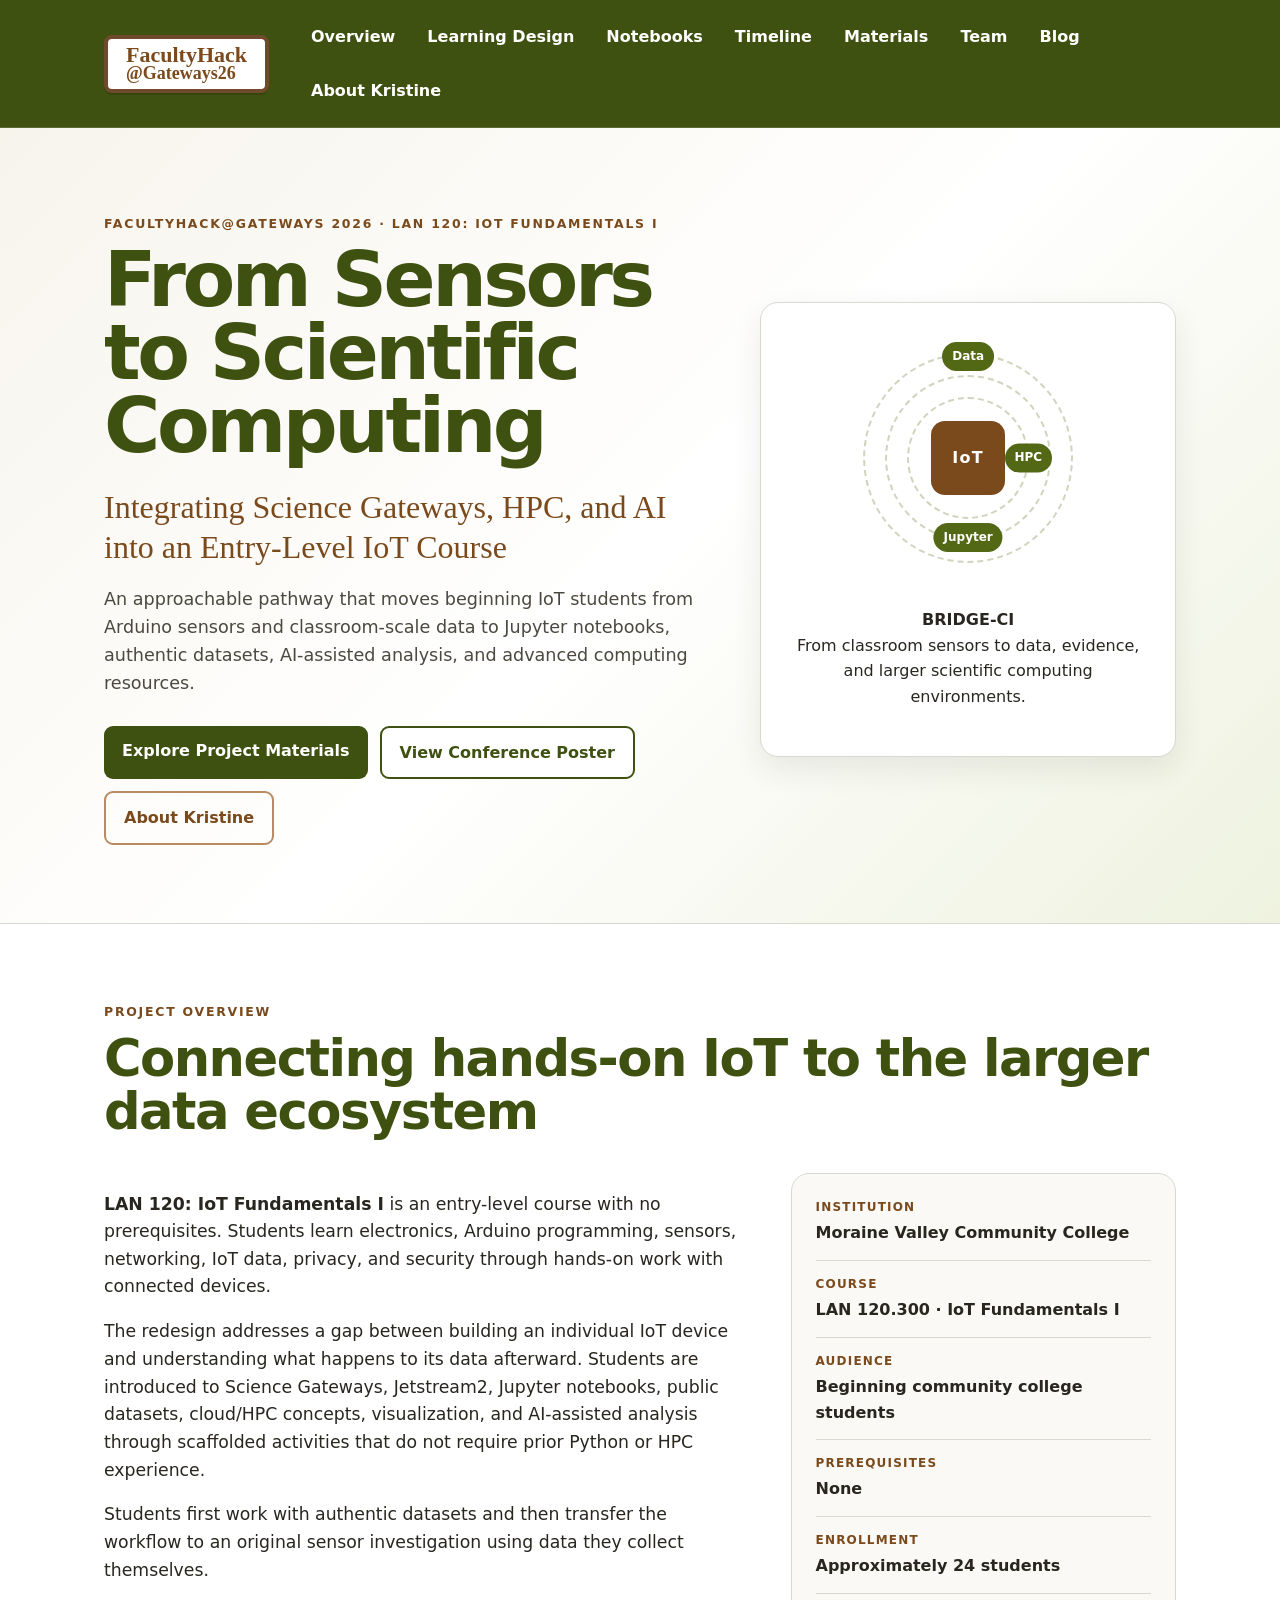
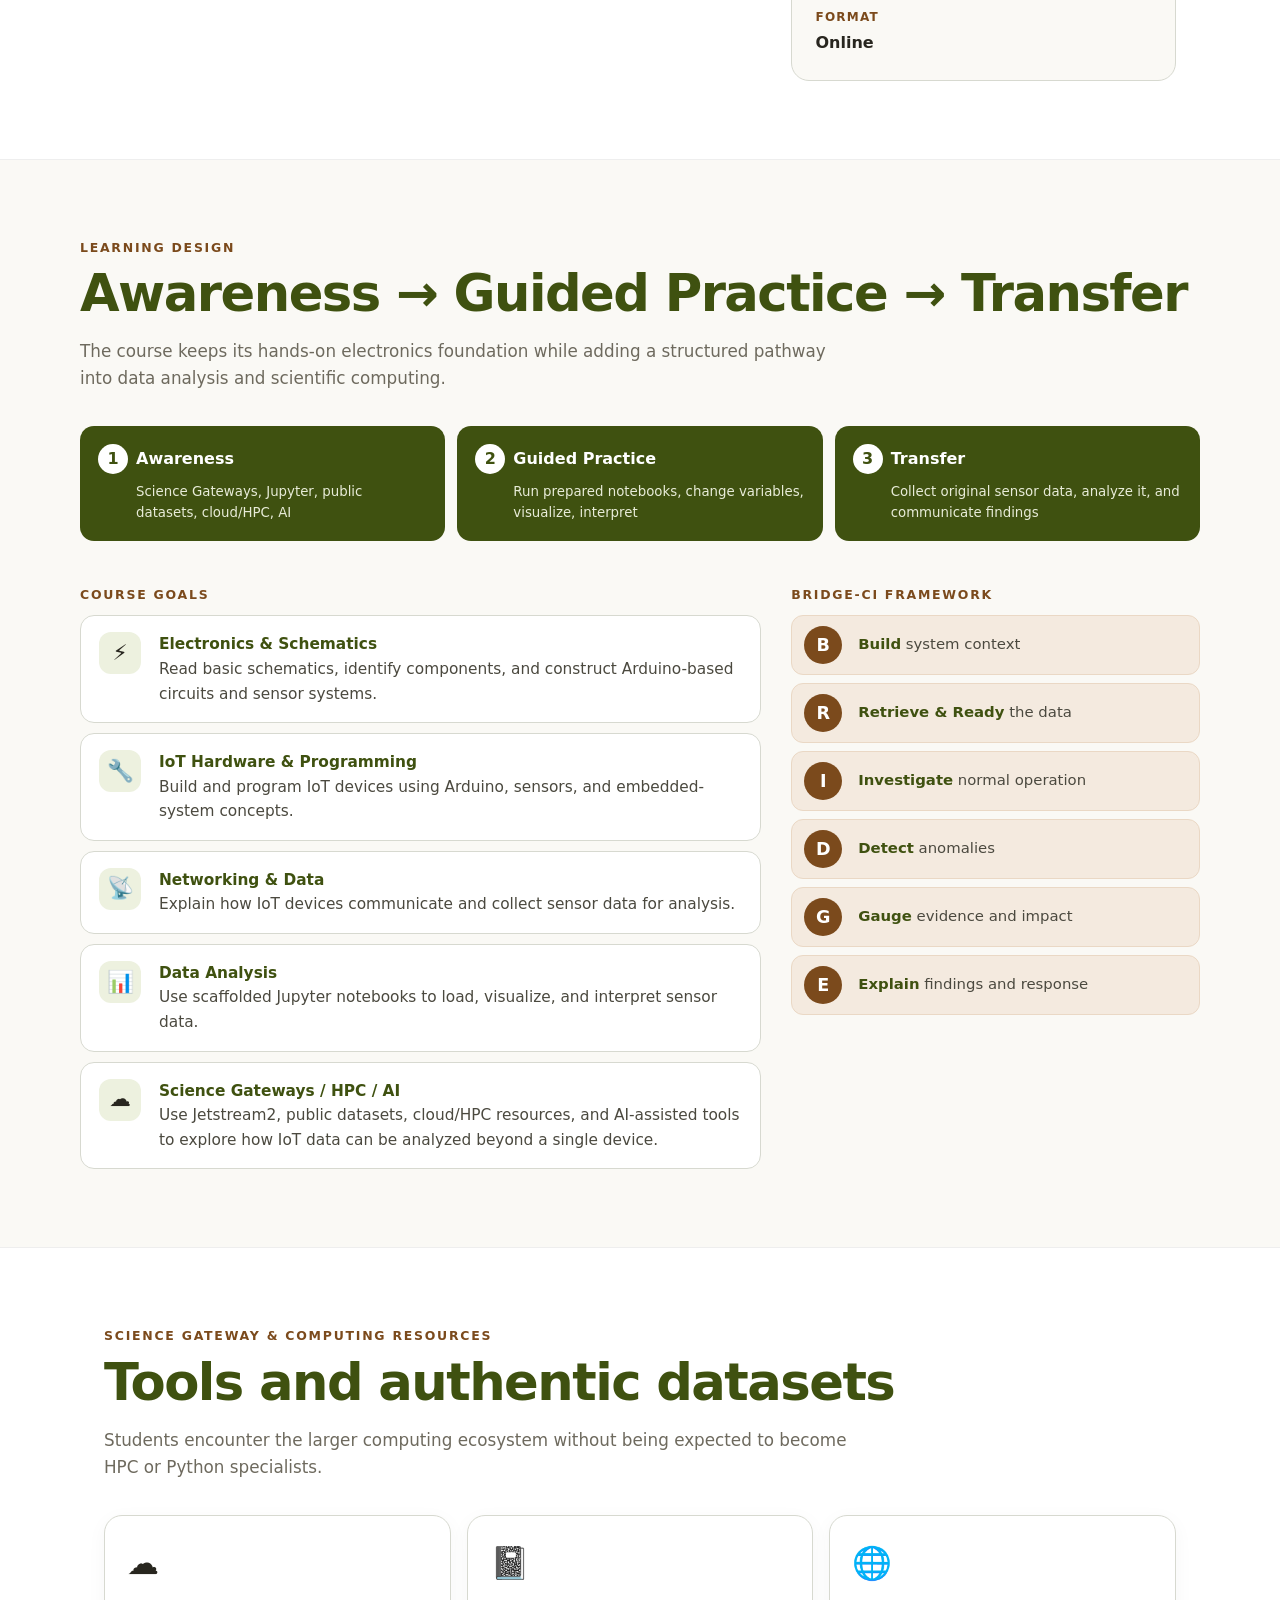
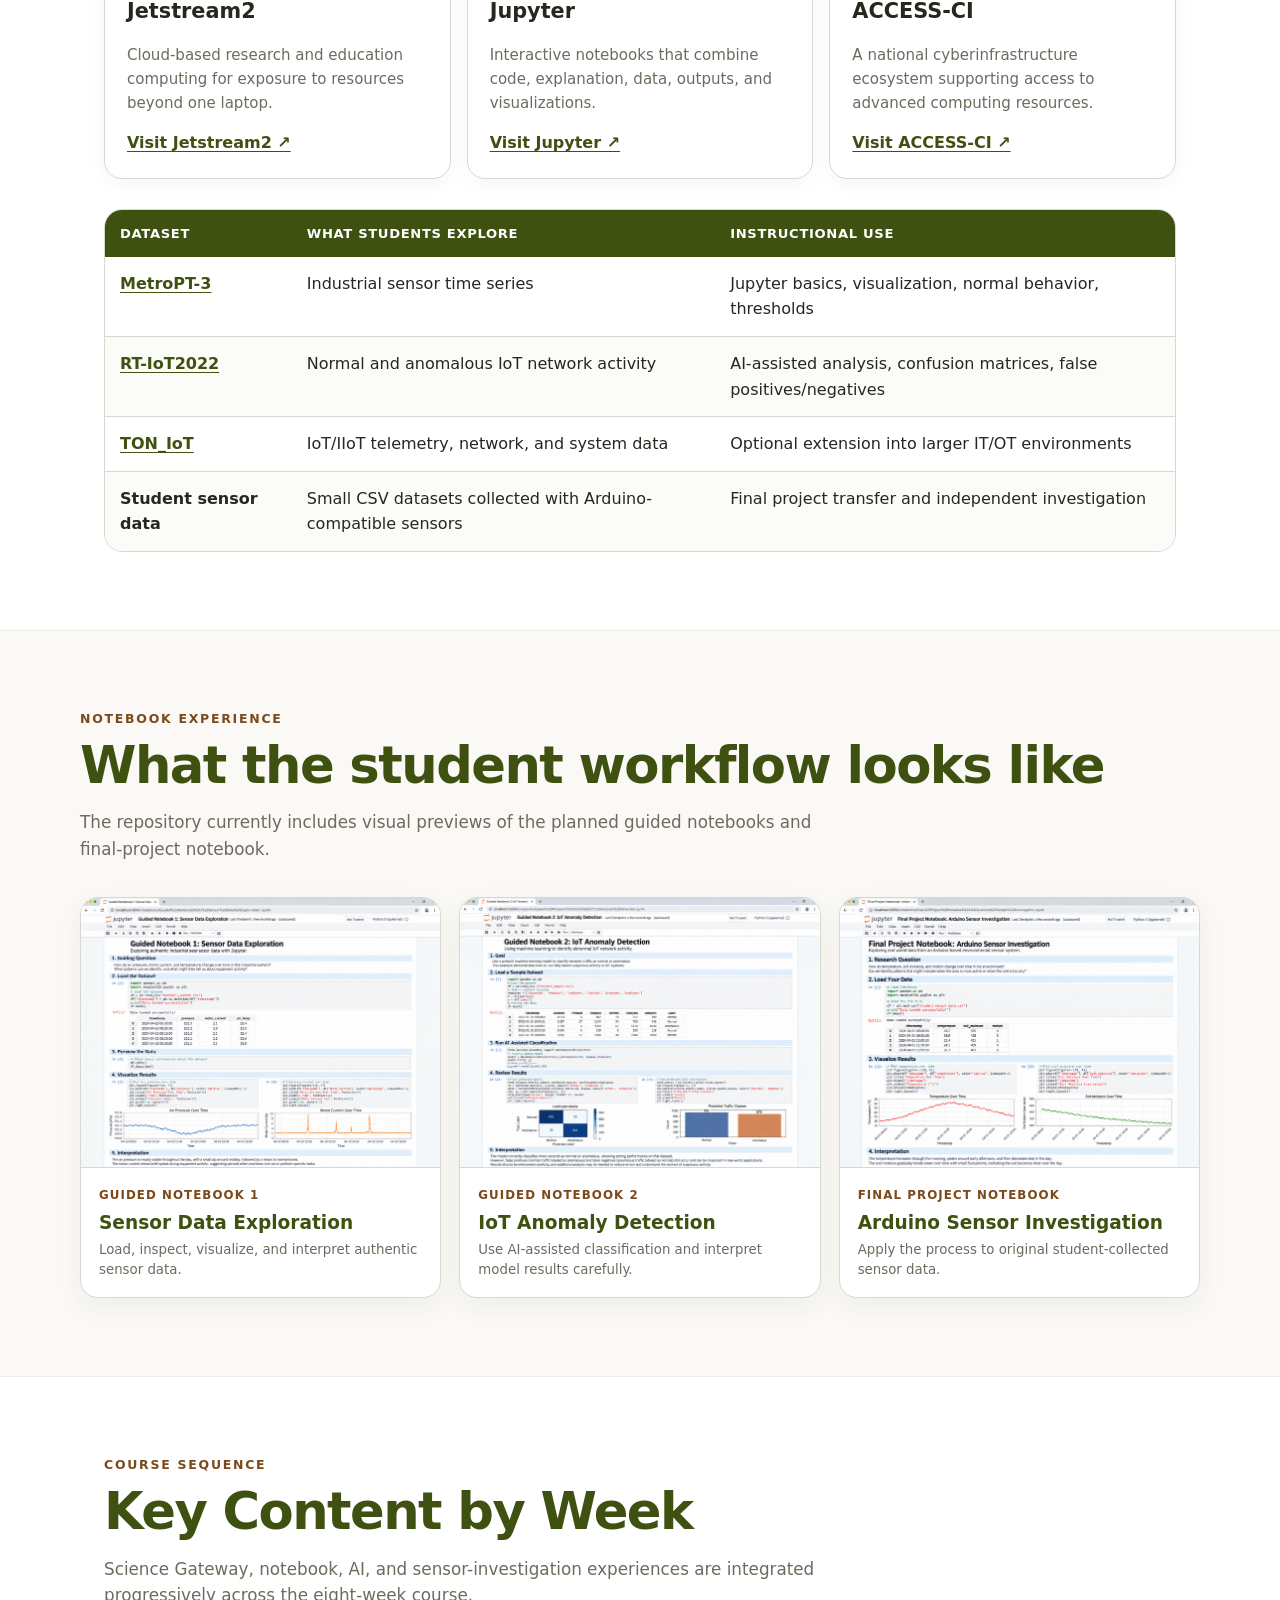
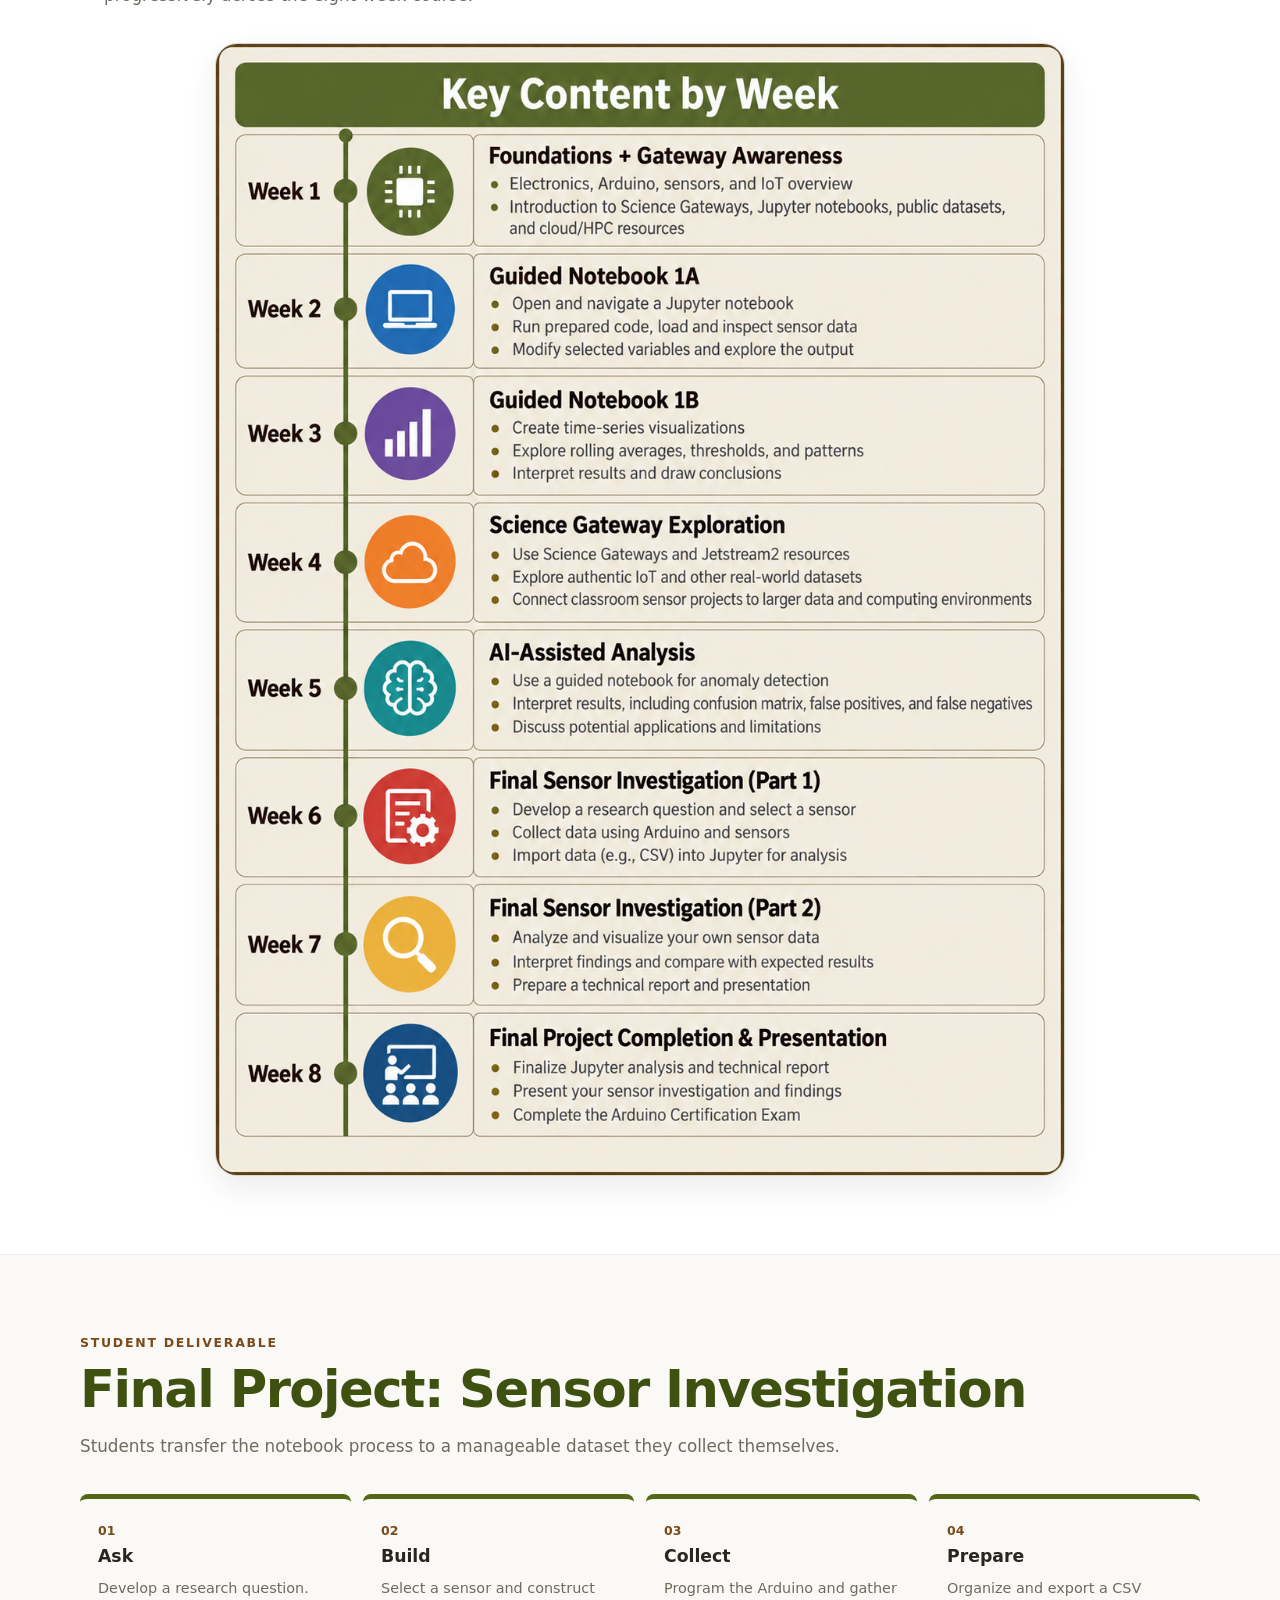
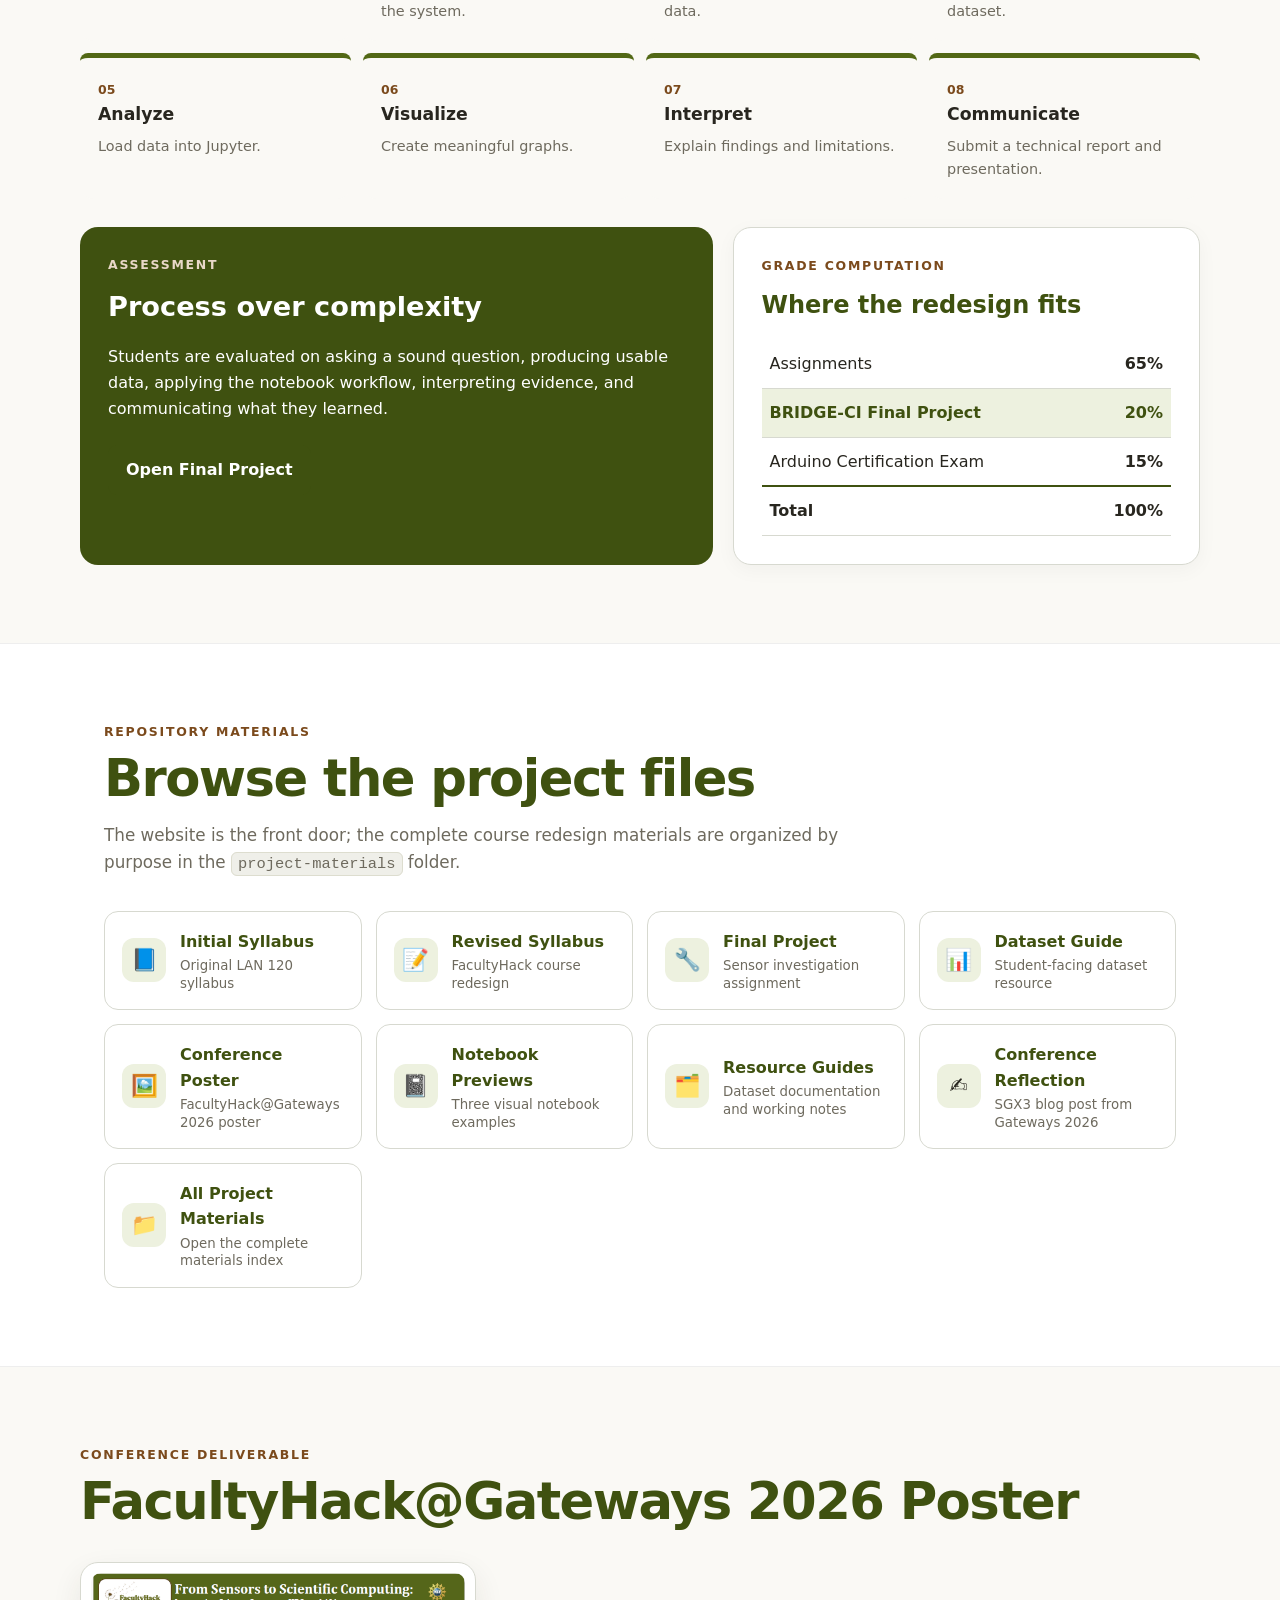
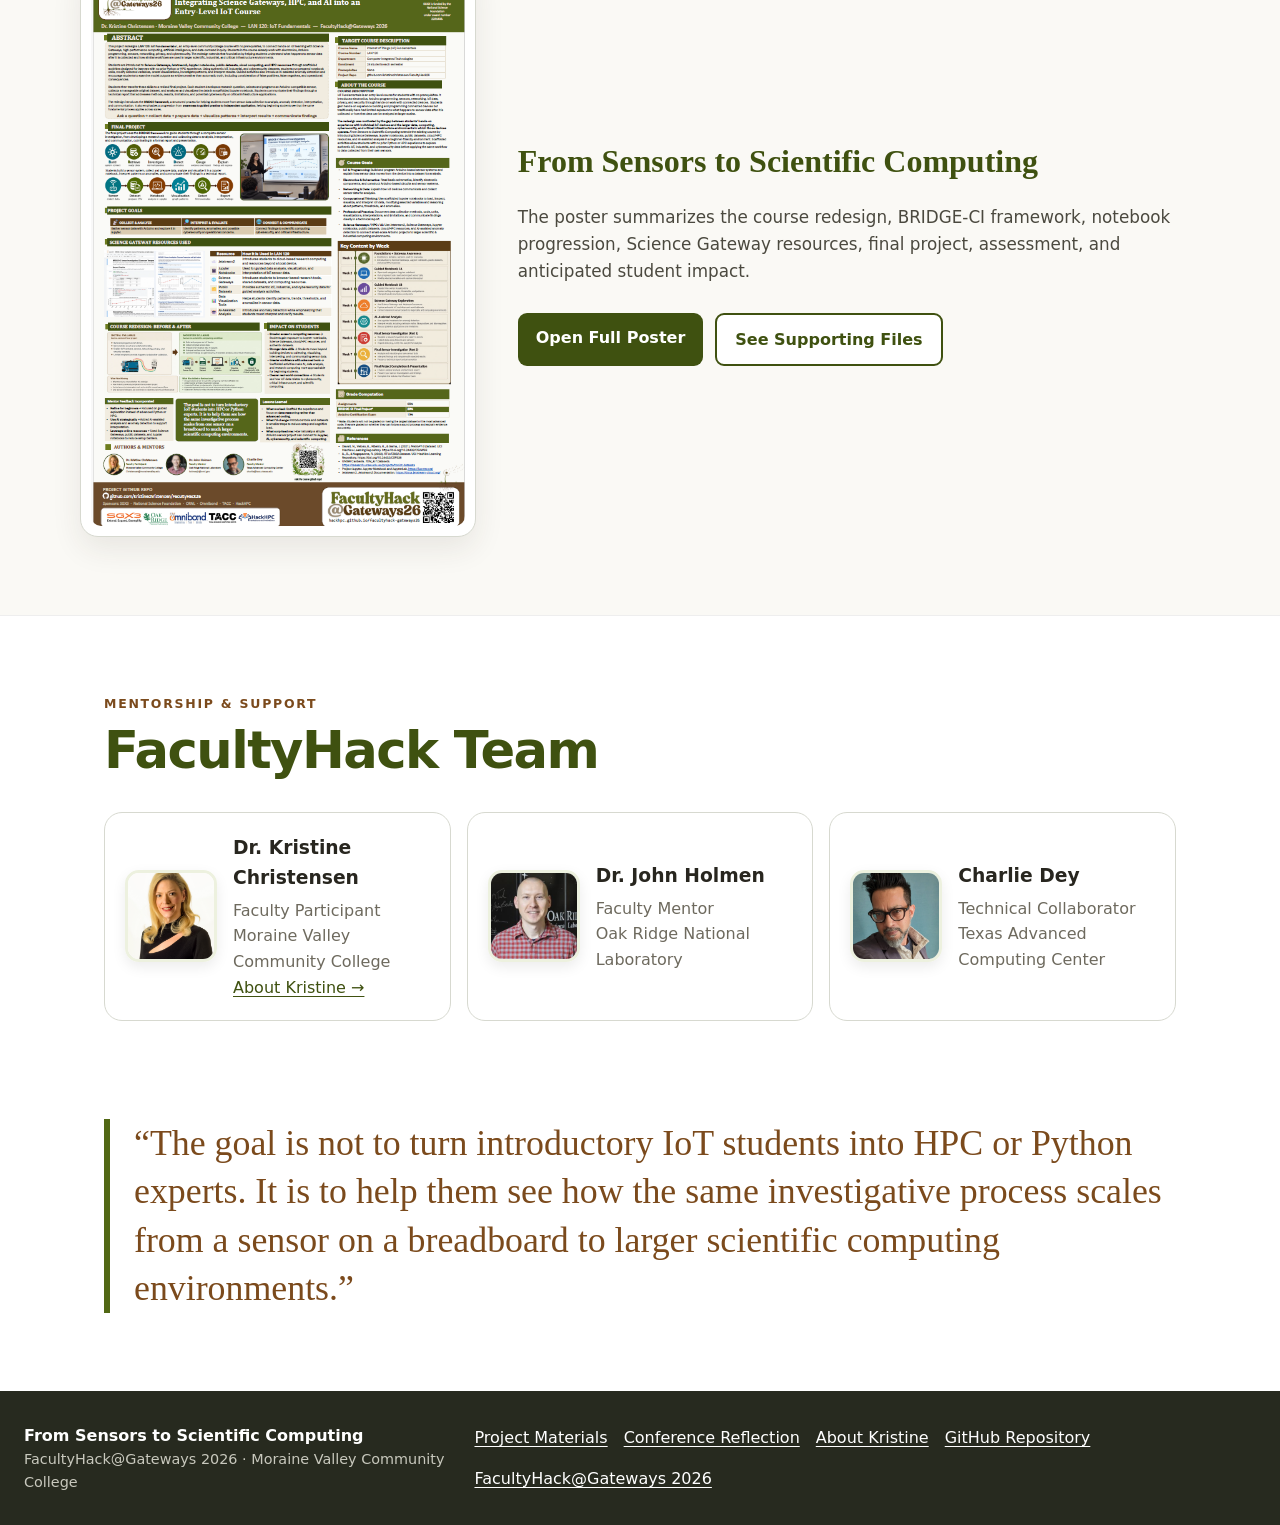
==== commit 0bdf4a2d: "Add files via upload" ====
--- a/index.html
+++ b/index.html
@@ -21,6 +21,7 @@
       <a href="#timeline">Timeline</a>
       <a href="project-materials/">Materials</a>
       <a href="#team">Team</a>
+      <a href="blog.html">Blog</a>
       <a href="about.html">About Kristine</a>
     </nav>
   </div>
@@ -232,6 +233,7 @@
     <a href="project-materials/poster/ChristensenFacultyHack_Gateways26.pdf" target="_blank" rel="noopener"><span>🖼️</span><div><strong>Conference Poster</strong><small>FacultyHack@Gateways 2026 poster</small></div></a>
     <a href="project-materials/notebook-previews/01_sensor_data_exploration_preview.png" target="_blank" rel="noopener"><span>📓</span><div><strong>Notebook Previews</strong><small>Three visual notebook examples</small></div></a>
     <a href="project-materials/resources/DATASET_GUIDE.md"><span>🗂️</span><div><strong>Resource Guides</strong><small>Dataset documentation and working notes</small></div></a>
+    <a href="blog.html"><span>✍️</span><div><strong>Conference Reflection</strong><small>SGX3 blog post from Gateways 2026</small></div></a>
     <a href="project-materials/"><span>📁</span><div><strong>All Project Materials</strong><small>Open the complete materials index</small></div></a>
   </div>
 </section>
@@ -289,10 +291,11 @@
   </div>
   <div class="footer-links">
     <a href="project-materials/">Project Materials</a>
+    <a href="blog.html">Conference Reflection</a>
     <a href="about.html">About Kristine</a>
     <a href="https://github.com/kristinechristensen/FacultyHack26">GitHub Repository</a>
     <a href="https://hackhpc.github.io/facultyhack-gateways26">FacultyHack@Gateways 2026</a>
   </div>
 </footer>
 </body>
-</html>
+</html>
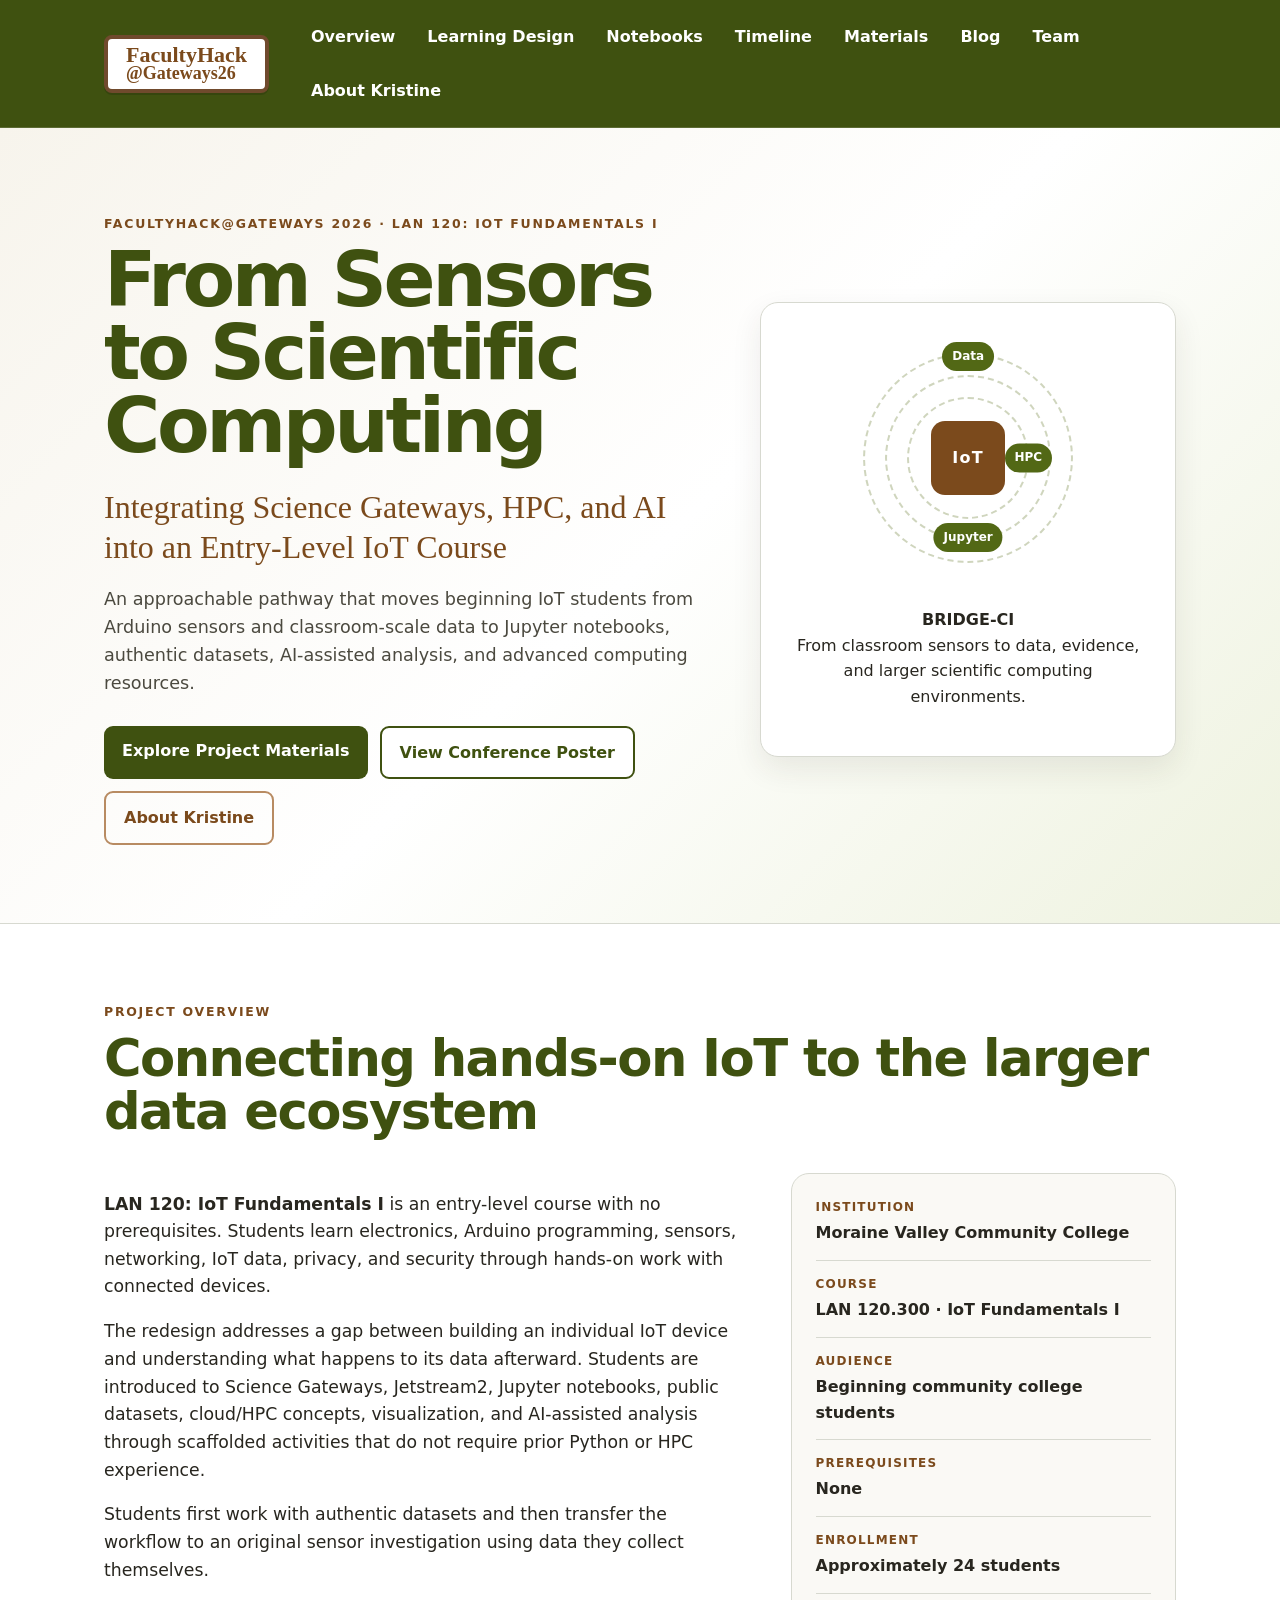
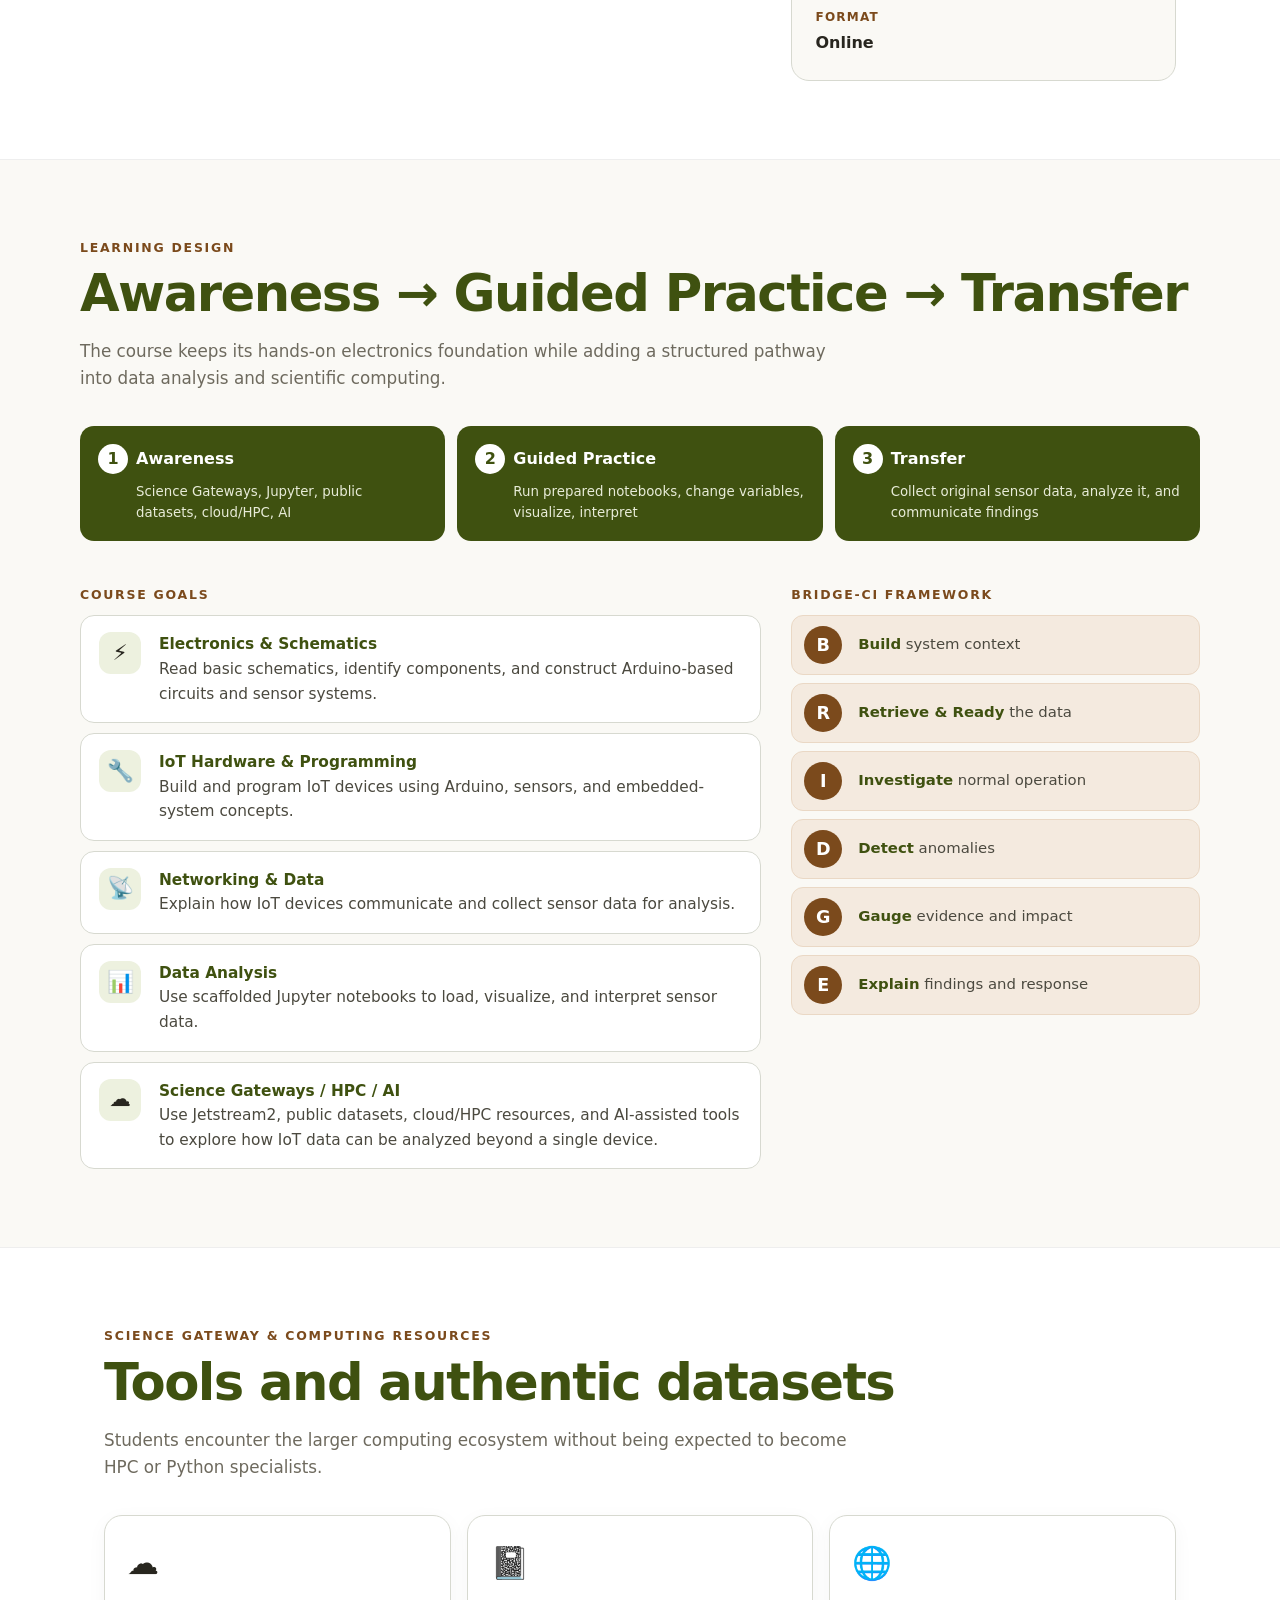
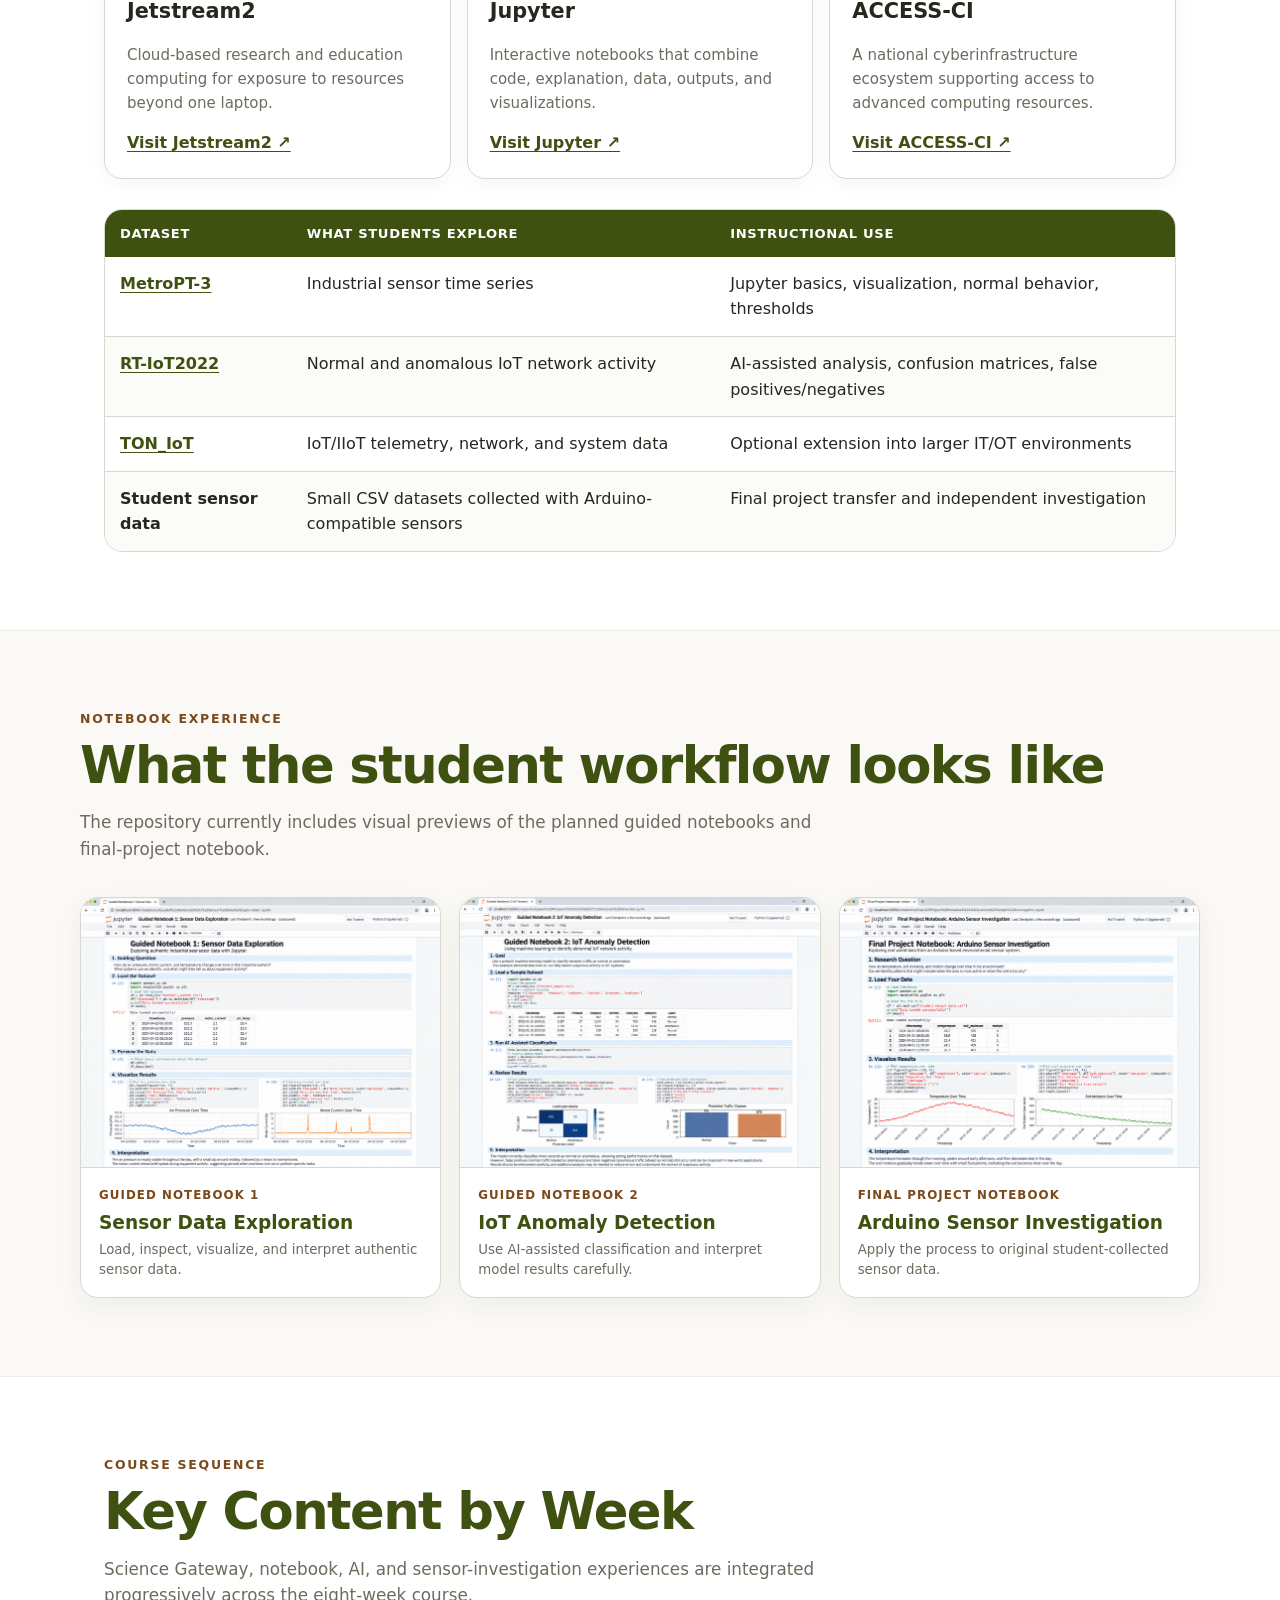
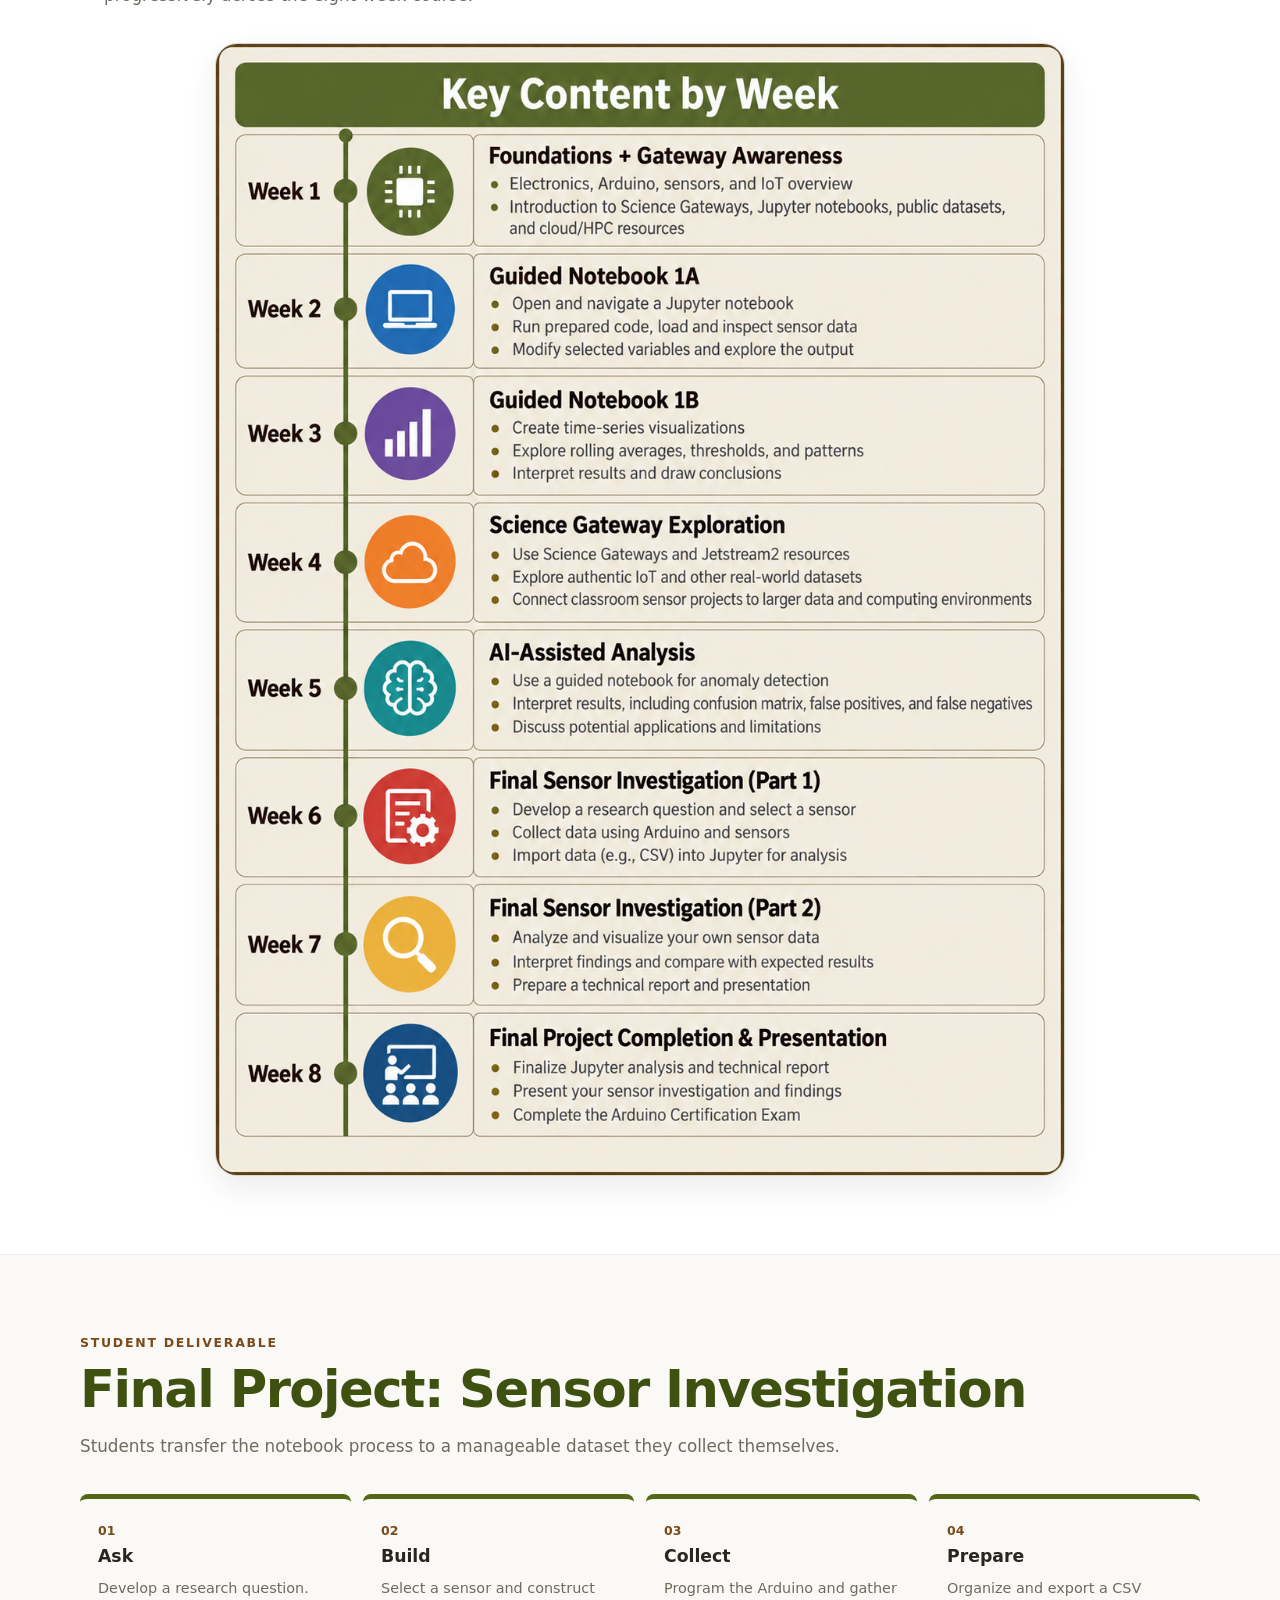
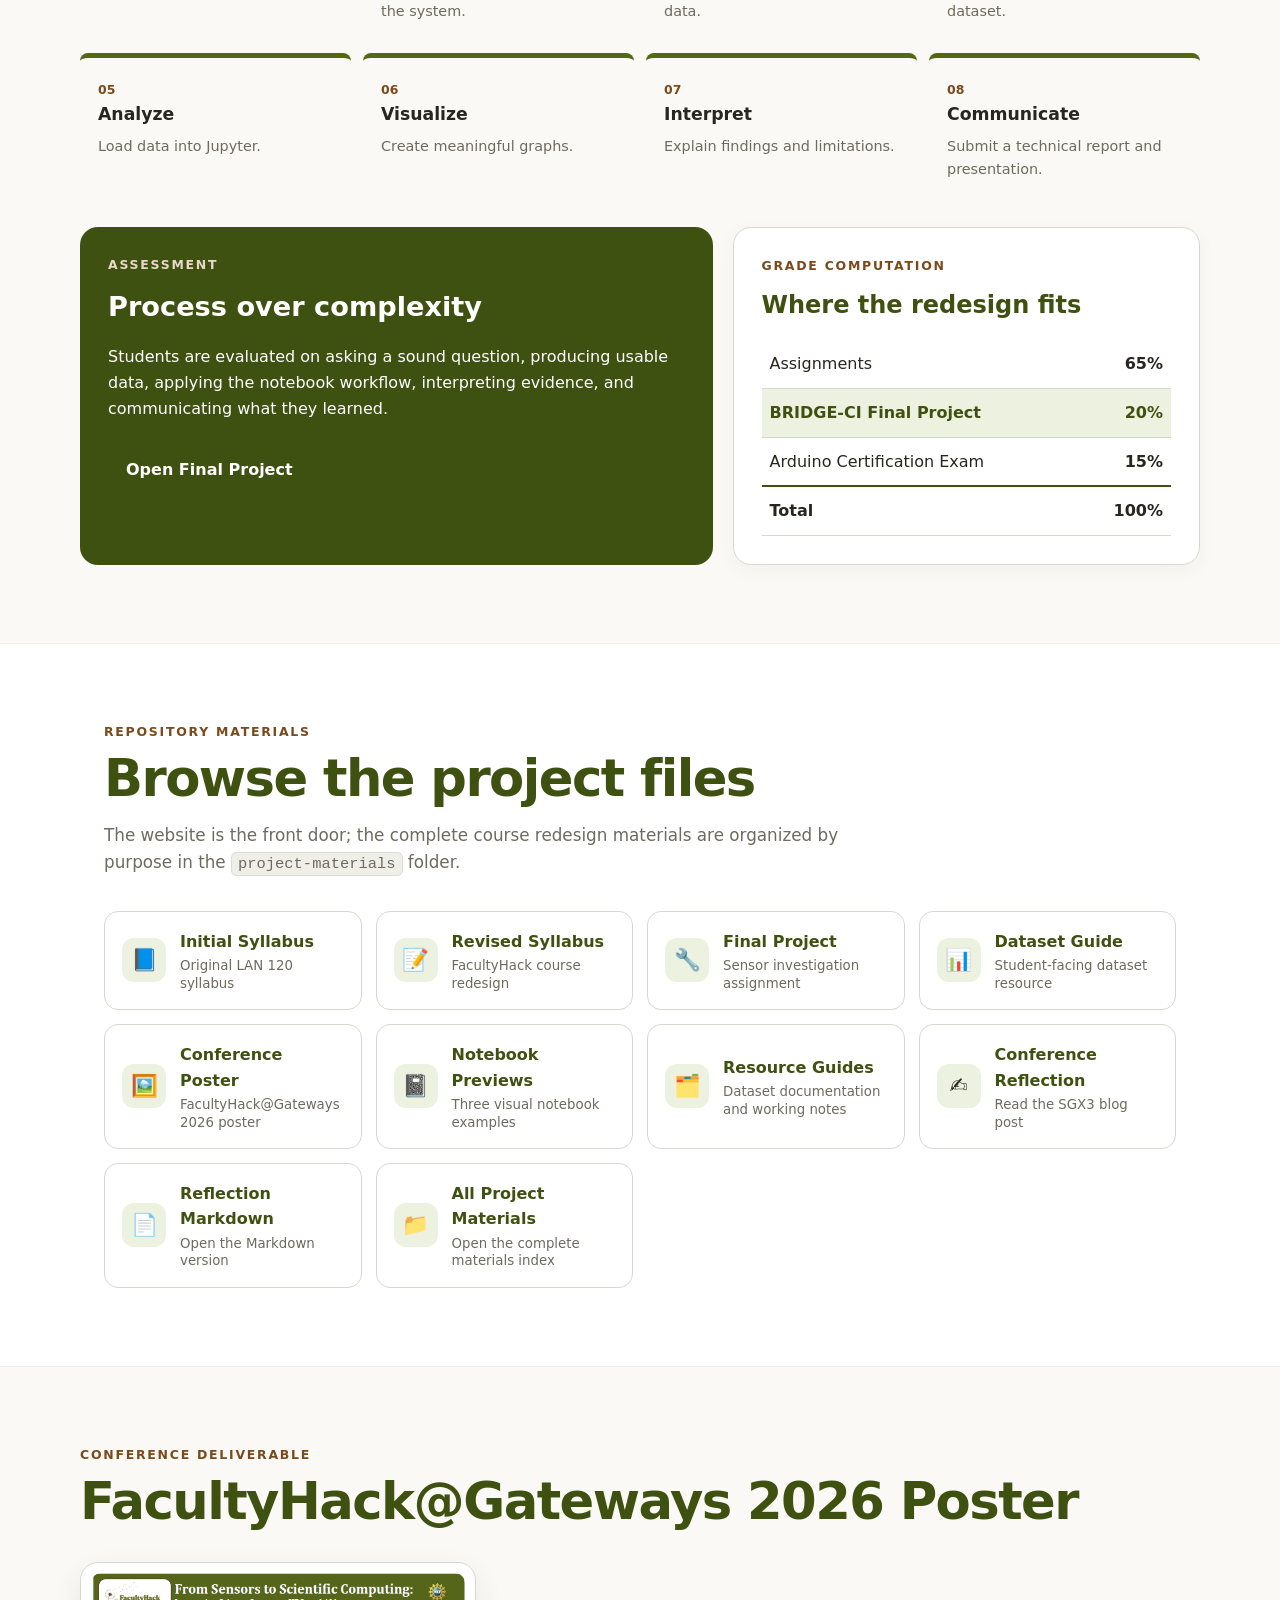
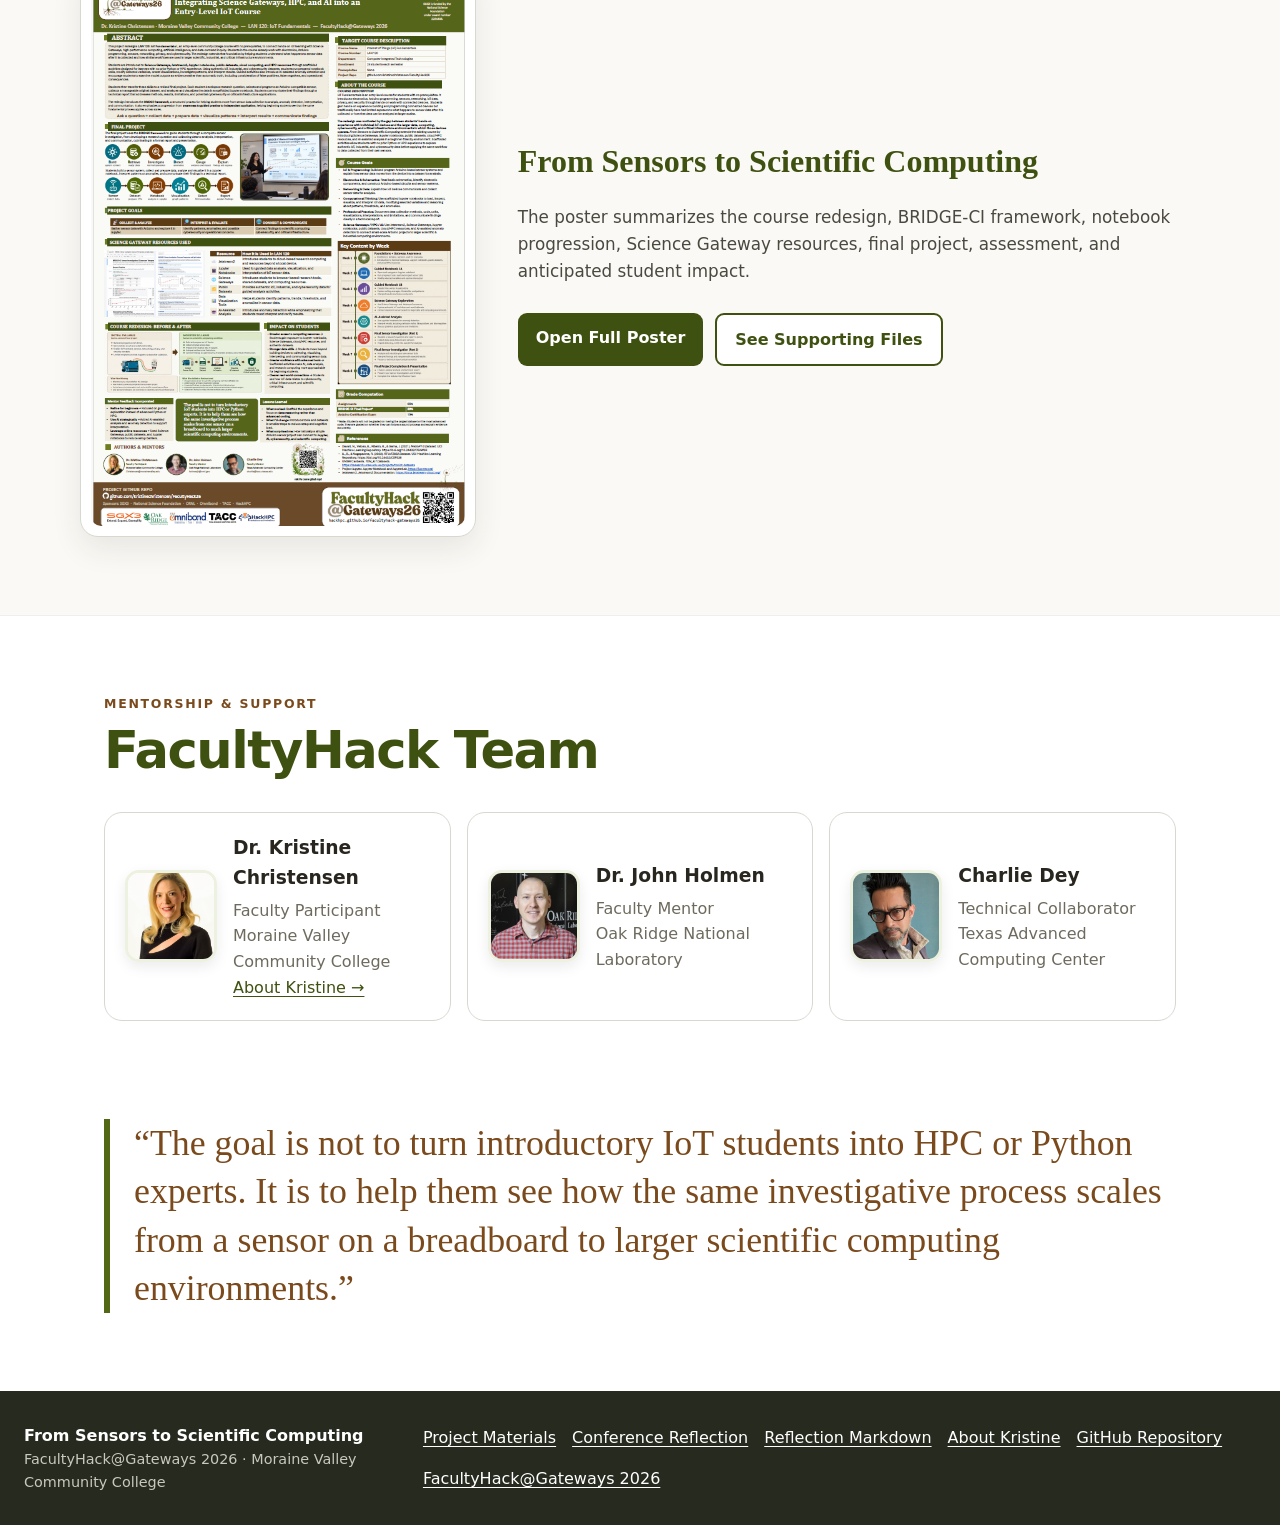
==== commit 5250ee96: "Add files via upload" ====
--- a/index.html
+++ b/index.html
@@ -20,8 +20,8 @@
       <a href="#notebooks">Notebooks</a>
       <a href="#timeline">Timeline</a>
       <a href="project-materials/">Materials</a>
+      <a href="blog.html">Blog</a>
       <a href="#team">Team</a>
-      <a href="blog.html">Blog</a>
       <a href="about.html">About Kristine</a>
     </nav>
   </div>
@@ -233,7 +233,8 @@
     <a href="project-materials/poster/ChristensenFacultyHack_Gateways26.pdf" target="_blank" rel="noopener"><span>🖼️</span><div><strong>Conference Poster</strong><small>FacultyHack@Gateways 2026 poster</small></div></a>
     <a href="project-materials/notebook-previews/01_sensor_data_exploration_preview.png" target="_blank" rel="noopener"><span>📓</span><div><strong>Notebook Previews</strong><small>Three visual notebook examples</small></div></a>
     <a href="project-materials/resources/DATASET_GUIDE.md"><span>🗂️</span><div><strong>Resource Guides</strong><small>Dataset documentation and working notes</small></div></a>
-    <a href="blog.html"><span>✍️</span><div><strong>Conference Reflection</strong><small>SGX3 blog post from Gateways 2026</small></div></a>
+    <a href="blog.html"><span>✍️</span><div><strong>Conference Reflection</strong><small>Read the SGX3 blog post</small></div></a>
+    <a href="SGX3_Blog_Reflection.md"><span>📄</span><div><strong>Reflection Markdown</strong><small>Open the Markdown version</small></div></a>
     <a href="project-materials/"><span>📁</span><div><strong>All Project Materials</strong><small>Open the complete materials index</small></div></a>
   </div>
 </section>
@@ -292,6 +293,7 @@
   <div class="footer-links">
     <a href="project-materials/">Project Materials</a>
     <a href="blog.html">Conference Reflection</a>
+    <a href="SGX3_Blog_Reflection.md">Reflection Markdown</a>
     <a href="about.html">About Kristine</a>
     <a href="https://github.com/kristinechristensen/FacultyHack26">GitHub Repository</a>
     <a href="https://hackhpc.github.io/facultyhack-gateways26">FacultyHack@Gateways 2026</a>
